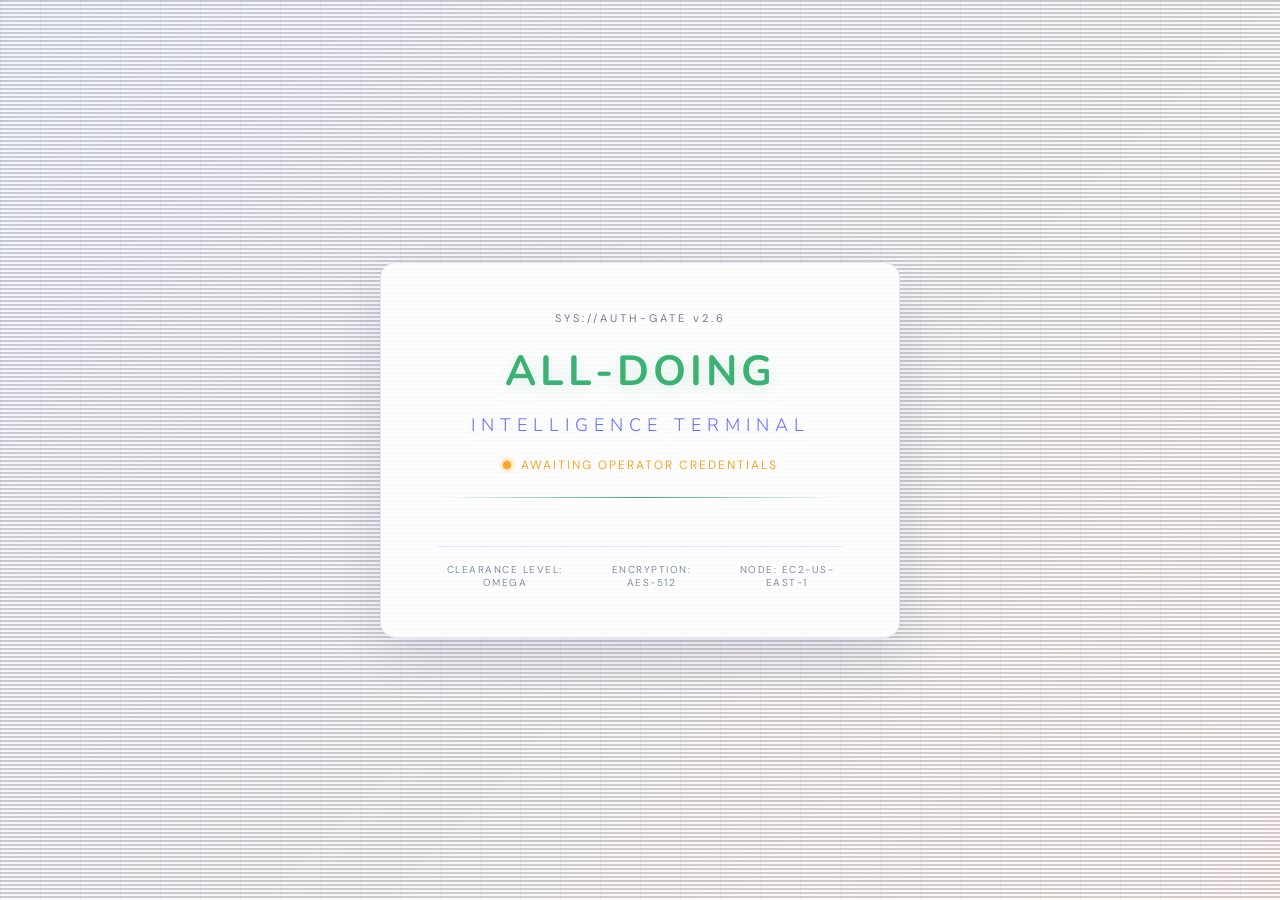
==== apps/frontend/index.html @ 74cc616b "OpenClaw-style migration: contracts, telemetry, queue, docs; regressive checks; README/PRODUCT/overv" ====
<!DOCTYPE html>
<html lang="en">
<head>
  <meta charset="UTF-8" />
  <meta name="viewport" content="width=device-width, initial-scale=1" />
  <title>All-Doing Assistant</title>
  <link href="https://fonts.googleapis.com/css2?family=Nunito:wght@400;600;700;800&family=DM+Sans:wght@400;500;700&display=swap" rel="stylesheet">
  <link rel="stylesheet" href="css/style.css" />
  <script src="https://accounts.google.com/gsi/client" async defer></script>
</head>
<body>

  <!-- LOGIN SCREEN -->
  <div id="login-overlay">
    <div class="login-bg-grid"></div>
    <div class="login-scanlines"></div>
    <div class="login-panel">
      <div class="login-header">
        <div class="login-tag">SYS://AUTH-GATE v2.6</div>
        <h1>ALL-DOING<br><span class="login-sub">INTELLIGENCE TERMINAL</span></h1>
        <div class="login-status-row">
          <span class="blink-dot"></span>
          <span class="login-status-text">AWAITING OPERATOR CREDENTIALS</span>
        </div>
      </div>
      <div class="login-divider"></div>
      <div id="g_id_onload" class="google-btn-wrapper"></div>
      <button id="dev-bypass-btn" class="dev-btn">[ DEV OVERRIDE ]</button>
      <div class="login-footer">
        <span>CLEARANCE LEVEL: OMEGA</span>
        <span>ENCRYPTION: AES-512</span>
        <span>NODE: EC2-US-EAST-1</span>
      </div>
    </div>
  </div>

  <!-- MAIN TERMINAL (hidden until auth) -->
  <div id="terminal-root" style="display:none">

    <!-- TOP BAR -->
    <header class="top-bar">
      <div class="top-bar-left">
        <span class="top-logo">ALL-DOING</span>
        <span class="top-divider">|</span>
        <span class="top-tag">INTEL TERMINAL</span>
      </div>
      <div class="top-bar-center">
        <span class="sys-node">NODE: EC2-US-EAST-1</span>
        <span class="sys-sep">·</span>
        <span id="sys-time" class="sys-time"></span>
        <span class="sys-sep">·</span>
        <span id="sys-status" class="sys-status online">ONLINE</span>
      </div>
      <div class="top-bar-right">
        <button class="icon-btn" id="profile-toggle" title="Profile">PROFILE</button>
        <button class="icon-btn" id="archives-toggle" title="Data Archives">⬡ ARCHIVES</button>
        <button class="icon-btn danger" id="signout-btn" title="Sign Out">⏻ EXIT</button>
      </div>
    </header>

    <!-- MAIN LAYOUT -->
    <main class="main-layout">

      <!-- LEFT COLUMN: FEED + QUERY -->
      <section class="col-feed">

        <!-- Query terminal -->
        <div class="query-box">
          <div class="query-label">
            <span class="prompt-arrow">▶</span> SYSTEM COMMAND
            <span class="query-hint">[ENTER to execute]</span>
          </div>
          <div class="query-input-row">
            <span class="query-prefix">$&gt;</span>
            <input type="text" id="main-query" placeholder="search web, analyze data, fetch intel..." autocomplete="off" spellcheck="false" />
            <button id="exec-btn" class="exec-btn">EXEC</button>
          </div>
          <div class="query-examples">
            <span class="ex-label">QUICK:</span>
            <span class="ex-tag" data-q="search for latest AI news">AI NEWS</span>
            <span class="ex-tag" data-q="find trending Python frameworks 2026">PYTHON TRENDS</span>
            <span class="ex-tag" data-q="fetch top GitHub projects today">GITHUB TODAY</span>
          </div>
        </div>

        <!-- Chat thread -->
        <div class="feed-box chat-feed">
          <div class="feed-header">
            <span class="feed-title">CHAT</span>
            <span id="task-badge" class="task-badge hidden">TASK RUNNING</span>
            <button class="clear-btn" id="clear-log">CLR</button>
          </div>
          <div id="feed-log" class="feed-log chat-log">
            <div class="msg msg-system" id="boot-msg">
              <span class="msg-ts" id="boot-ts"></span>
              <span class="msg-body">System ready. Short questions get instant replies; longer requests run research and create cohorts.</span>
            </div>
          </div>
        </div>

      </section>

      <!-- RIGHT COLUMN: STATUS + COHORTS -->
      <aside class="col-aside">

        <!-- Task status -->
        <div class="status-card">
          <div class="card-label">CURRENT TASK</div>
          <div id="task-status" class="task-status idle">IDLE</div>
          <div id="task-query-display" class="task-query-display"></div>
          <div id="deep-retrieval-status" class="deep-retrieval-status hidden">Deep retrieval in progress…</div>
          <div class="progress-bar-wrap hidden" id="progress-wrap">
            <div class="progress-bar" id="progress-bar"></div>
          </div>
          <div id="task-id-display" class="task-id-display"></div>
        </div>

        <!-- Cohorts sidebar -->
        <div class="cohorts-card">
          <div class="card-label">DATA ARCHIVES
            <span class="cohort-count" id="cohort-count">0</span>
          </div>
          <div id="cohorts-list" class="cohorts-list">
            <div class="cohorts-empty">No archives yet.</div>
          </div>
        </div>

        <!-- System metrics -->
        <div class="metrics-card">
          <div class="card-label">SYSTEM METRICS</div>
          <div class="metric-row">
            <span class="metric-name">LLM ENGINE</span>
            <span class="metric-val" id="metric-llm">qwen3.5:4b</span>
          </div>
          <div class="metric-row">
            <span class="metric-name">WEB SEARCH</span>
            <span class="metric-val" id="metric-websearch">OFF</span>
          </div>
          <div class="metric-row">
            <span class="metric-name">BACKEND</span>
            <span class="metric-val" id="metric-backend">checking…</span>
          </div>
          <div class="metric-row">
            <span class="metric-name">QUERIES RUN</span>
            <span class="metric-val" id="metric-queries">0</span>
          </div>
        </div>

      </aside>
    </main>

    <!-- PROFILE OVERLAY -->
    <div id="profile-overlay" class="profile-overlay hidden">
      <div class="profile-panel">
        <div class="profile-header">
          <span class="profile-title">Profile & Data</span>
          <button class="profile-close" id="close-profile">Close</button>
        </div>
        <div class="profile-body">
          <p class="profile-copy">
            Clear past sessions and all cohort data stored in Google Sheets (or local fake storage).
            This action cannot be undone.
          </p>
          <button id="clear-all-data-btn" class="danger-action-btn">Clear Past Sessions + Drive Data</button>
          <div id="profile-status" class="profile-status"></div>
        </div>
      </div>
    </div>

    <!-- ARCHIVES OVERLAY -->
    <div id="archives-overlay" class="archives-overlay hidden">
      <div class="archives-panel">
        <div class="archives-header">
          <span class="archives-title">DATA ARCHIVES // COHORT BROWSER</span>
          <button class="archives-close" id="close-archives">✕ CLOSE</button>
        </div>
        <div class="archives-body">
          <div id="archives-cohorts" class="archives-cohorts"></div>
          <div id="archives-entries" class="archives-entries">
            <div class="entries-placeholder">SELECT A COHORT TO VIEW ENTRIES</div>
          </div>
        </div>
      </div>
    </div>

  </div><!-- end #terminal-root -->

  <!-- Config + wiring -->
  <script>window.BACKEND_URL = "https://54-165-94-30.sslip.io";</script>
  <script>window.GOOGLE_CLIENT_ID = "455801119193-lb6dehdta0ctc701gqnflgq8mtti81ct.apps.googleusercontent.com";</script>
  <script src="js/config.js"></script>
  <script src="js/api.js"></script>
  <script src="js/auth.js"></script>
  <script src="js/app.js"></script>
  <script>
    window.onload = function () { initGoogleAuth(); };
  </script>
</body>
</html>
---- apps/frontend/css/style.css ----
/* =========================================================
   All-Doing Assistant — softer, friendlier visual system
   Inspired by modern pastel dashboards and card-first UIs
   ========================================================= */

:root {
  --bg:        #f8f7ff;
  --bg2:       #ffffff;
  --bg3:       #f5f8ff;
  --border:    #dfe6ff;
  --green:     #3bb273;
  --cyan:      #5f6fff;
  --amber:     #f6a623;
  --red:       #e05d6f;
  --muted:     #7f8ca6;
  --text:      #1f2a44;
  --text-dim:  #6f7b95;
  --font-mono: 'DM Sans', sans-serif;
  --font-ui:   'Nunito', sans-serif;
  --glow-g:    0 4px 18px rgba(59,178,115,0.22);
  --glow-c:    0 8px 20px rgba(95,111,255,0.20);
}

*, *::before, *::after { box-sizing: border-box; margin: 0; padding: 0; }

html, body {
  width: 100%; height: 100%;
  background: radial-gradient(1200px 600px at 20% -10%, #e9edff 0%, transparent 60%), var(--bg);
  color: var(--text);
  font-family: var(--font-mono);
  overflow: hidden;
}

/* ── SCROLLBAR ──────────────────────────────────────────── */
::-webkit-scrollbar { width: 6px; height: 6px; }
::-webkit-scrollbar-track { background: var(--bg); }
::-webkit-scrollbar-thumb { background: var(--muted); border-radius: 3px; }
::-webkit-scrollbar-thumb:hover { background: var(--cyan); }

/* ── LOGIN SCREEN ───────────────────────────────────────── */
#login-overlay {
  position: fixed; inset: 0;
  display: flex; align-items: center; justify-content: center;
  background: linear-gradient(135deg, #f3f6ff 0%, #fff8f6 100%);
  z-index: 1000;
  overflow: hidden;
}

.login-bg-grid {
  position: absolute; inset: 0;
  background-image:
    linear-gradient(rgba(95,111,255,0.05) 1px, transparent 1px),
    linear-gradient(90deg, rgba(95,111,255,0.05) 1px, transparent 1px);
  background-size: 40px 40px;
  animation: grid-drift 20s linear infinite;
}
@keyframes grid-drift {
  from { background-position: 0 0; }
  to   { background-position: 40px 40px; }
}

.login-scanlines {
  position: absolute; inset: 0; pointer-events: none;
  background: repeating-linear-gradient(
    0deg, transparent, transparent 2px,
    rgba(0,0,0,0.18) 2px, rgba(0,0,0,0.18) 4px
  );
}

.login-panel {
  position: relative; z-index: 2;
  border: 1px solid var(--border);
  border-radius: 16px;
  padding: 48px 56px;
  background: rgba(255,255,255,0.92);
  box-shadow: 0 20px 50px rgba(47,66,120,0.12);
  text-align: center;
  min-width: 400px;
  max-width: 520px;
  animation: panel-in 0.6s ease-out;
}
@keyframes panel-in {
  from { opacity: 0; transform: translateY(20px); }
  to   { opacity: 1; transform: translateY(0); }
}

.login-tag {
  font-family: var(--font-mono);
  font-size: 11px;
  color: var(--text-dim);
  letter-spacing: 3px;
  margin-bottom: 24px;
}

.login-panel h1 {
  font-family: var(--font-ui);
  font-size: 42px;
  font-weight: 700;
  color: var(--green);
  letter-spacing: 4px;
  line-height: 1.1;
  text-shadow: var(--glow-g);
  margin-bottom: 16px;
}

.login-sub {
  font-size: 18px;
  font-weight: 300;
  color: var(--cyan);
  letter-spacing: 6px;
  text-shadow: var(--glow-c);
}

.login-status-row {
  display: flex; align-items: center; justify-content: center; gap: 10px;
  margin-bottom: 24px;
}

.blink-dot {
  width: 8px; height: 8px; border-radius: 50%;
  background: var(--amber);
  box-shadow: 0 0 6px var(--amber);
  animation: blink 1.2s step-end infinite;
}
@keyframes blink { 50% { opacity: 0; } }

.login-status-text {
  font-size: 12px;
  letter-spacing: 2px;
  color: var(--amber);
}

.login-divider {
  height: 1px;
  background: linear-gradient(90deg, transparent, var(--green), transparent);
  margin: 0 0 32px;
}

.google-btn-wrapper {
  display: flex; justify-content: center;
  margin-bottom: 16px;
}

.dev-btn {
  display: none;
  font-family: var(--font-mono);
  font-size: 13px;
  letter-spacing: 2px;
  color: var(--text-dim);
  background: transparent;
  border: 1px solid var(--muted);
  padding: 10px 24px;
  cursor: pointer;
  transition: all 0.2s;
  margin-bottom: 24px;
}
.dev-btn:hover { color: var(--amber); border-color: var(--amber); }
.dev-btn.visible { display: inline-block; }

.login-footer {
  display: flex; gap: 24px; justify-content: center;
  font-size: 10px; letter-spacing: 1.5px; color: var(--muted);
  border-top: 1px solid var(--border);
  padding-top: 16px;
}

/* ── TOP BAR ────────────────────────────────────────────── */
.top-bar {
  display: flex; align-items: center;
  height: 44px;
  background: rgba(255,255,255,0.78);
  backdrop-filter: blur(8px);
  border-bottom: 1px solid var(--border);
  padding: 0 20px;
  flex-shrink: 0;
  gap: 16px;
}

.top-logo {
  font-family: var(--font-ui);
  font-weight: 700;
  font-size: 18px;
  letter-spacing: 4px;
  color: var(--cyan);
  text-shadow: none;
}

.top-divider { color: var(--muted); margin: 0 4px; }

.top-tag {
  font-size: 11px;
  letter-spacing: 3px;
  color: var(--text-dim);
}

.top-bar-left { display: flex; align-items: center; flex: 0 0 auto; }
.top-bar-center {
  display: flex; align-items: center; gap: 10px;
  flex: 1; justify-content: center;
  font-size: 11px; letter-spacing: 1px; color: var(--text-dim);
}
.top-bar-right { display: flex; gap: 8px; align-items: center; flex: 0 0 auto; }

.sys-status.online { color: var(--green); }
.sys-time { color: var(--cyan); }

.icon-btn {
  font-family: var(--font-ui);
  font-size: 12px;
  font-weight: 500;
  letter-spacing: 2px;
  color: #4f5bd5;
  background: transparent;
  border: 1px solid var(--border);
  padding: 6px 14px;
  border-radius: 10px;
  cursor: pointer;
  transition: all 0.15s;
}
.icon-btn:hover { border-color: var(--cyan); box-shadow: var(--glow-c); }
.icon-btn.danger { color: var(--red); }
.icon-btn.danger:hover { border-color: var(--red); box-shadow: 0 0 8px rgba(255,51,85,0.4); }

/* ── MAIN LAYOUT ────────────────────────────────────────── */
#terminal-root {
  display: flex; flex-direction: column;
  height: 100vh;
}

.main-layout {
  display: flex;
  flex: 1;
  overflow: hidden;
  gap: 0;
}

/* ── LEFT / FEED COLUMN ─────────────────────────────────── */
.col-feed {
  flex: 1;
  display: flex; flex-direction: column;
  padding: 16px;
  gap: 12px;
  overflow: hidden;
  border-right: 1px solid var(--border);
}

/* Query box */
.query-box {
  background: var(--bg2);
  border: 1px solid var(--border);
  border-radius: 14px;
  padding: 14px 18px;
  flex-shrink: 0;
  box-shadow: 0 0 20px rgba(0,255,136,0.06);
}

.query-label {
  font-size: 11px;
  letter-spacing: 2px;
  color: var(--text-dim);
  margin-bottom: 10px;
  display: flex; align-items: center; gap: 8px;
}

.prompt-arrow { color: var(--green); }
.query-hint { margin-left: auto; font-size: 10px; color: var(--muted); }

.query-input-row {
  display: flex; align-items: center; gap: 10px;
}

.query-prefix {
  color: var(--green);
  font-size: 18px;
  text-shadow: var(--glow-g);
  flex-shrink: 0;
}

#main-query {
  flex: 1;
  background: transparent;
  border: none;
  outline: none;
  font-family: var(--font-mono);
  font-size: 16px;
  color: var(--text);
  caret-color: var(--green);
}
#main-query::placeholder { color: var(--muted); }

.exec-btn {
  font-family: var(--font-ui);
  font-size: 13px;
  font-weight: 700;
  letter-spacing: 3px;
  color: #fff;
  background: linear-gradient(90deg, #5f6fff, #7b5cff);
  border: none;
  padding: 8px 20px;
  border-radius: 10px;
  cursor: pointer;
  transition: all 0.15s;
  flex-shrink: 0;
}
.exec-btn:hover { box-shadow: var(--glow-c); transform: translateY(-1px); }
.exec-btn:disabled { background: var(--muted); cursor: not-allowed; }

.query-examples {
  display: flex; align-items: center; gap: 8px;
  margin-top: 10px; flex-wrap: wrap;
}
.ex-label { font-size: 10px; color: var(--muted); letter-spacing: 1px; }
.ex-tag {
  font-size: 11px;
  color: var(--cyan);
  border: 1px solid var(--border);
  padding: 3px 10px;
  cursor: pointer;
  transition: all 0.15s;
  letter-spacing: 1px;
}
.ex-tag:hover { border-color: var(--cyan); background: rgba(0,212,255,0.06); }

/* Feed log */
.feed-box {
  flex: 1;
  background: var(--bg2);
  border: 1px solid var(--border);
  border-radius: 14px;
  display: flex; flex-direction: column;
  overflow: hidden;
  min-height: 0;
}

.feed-header {
  display: flex; align-items: center;
  padding: 8px 14px;
  border-bottom: 1px solid var(--border);
  background: var(--bg3);
  flex-shrink: 0;
  gap: 10px;
}

.feed-title {
  font-size: 11px;
  letter-spacing: 3px;
  color: var(--text-dim);
  flex: 1;
}

.task-badge {
  font-size: 10px;
  letter-spacing: 2px;
  color: var(--amber);
  border: 1px solid var(--amber);
  padding: 2px 8px;
  animation: pulse 1.5s ease-in-out infinite;
}
@keyframes pulse { 50% { opacity: 0.4; } }
.task-badge.hidden { display: none; }

.clear-btn {
  font-family: var(--font-mono);
  font-size: 11px;
  color: var(--muted);
  background: transparent;
  border: 1px solid var(--border);
  padding: 3px 8px;
  cursor: pointer;
  transition: color 0.15s;
}
.clear-btn:hover { color: var(--red); border-color: var(--red); }

/* Chat log */
.feed-log.chat-log {
  flex: 1;
  overflow-y: auto;
  padding: 12px 14px;
  display: flex;
  flex-direction: column;
  gap: 10px;
}

.msg {
  display: flex;
  align-items: flex-start;
  gap: 10px;
  max-width: 92%;
  animation: msg-in 0.2s ease-out;
}
@keyframes msg-in {
  from { opacity: 0; transform: translateY(4px); }
  to   { opacity: 1; transform: translateY(0); }
}

.msg-ts {
  color: var(--muted);
  flex-shrink: 0;
  font-size: 10px;
  padding-top: 4px;
}

.msg-body {
  font-size: 13px;
  line-height: 1.5;
  padding: 10px 14px;
  border-radius: 14px;
  white-space: pre-wrap;
  word-break: break-word;
}

/* User: right-aligned green bubble */
.msg-user {
  align-self: flex-end;
  flex-direction: row-reverse;
}
.msg-user .msg-body {
  background: #5f6fff;
  border: 1px solid #5f6fff;
  color: #fff;
  box-shadow: 0 8px 18px rgba(95,111,255,0.25);
}

/* Assistant: left-aligned cyan-tinted bubble */
.msg-assistant .msg-body {
  background: #ffffff;
  border: 1px solid var(--border);
}
.msg-body .msg-evidence-link {
  color: var(--cyan);
  text-decoration: underline;
}
.msg-body .msg-evidence-link:hover { color: #0dd; }
.msg-confidence {
  display: inline-block;
  font-size: 11px;
  font-weight: 600;
  letter-spacing: 1px;
  margin-top: 6px;
}
.msg-confidence-high   { color: var(--green); }
.msg-confidence-medium { color: var(--amber); }
.msg-confidence-low    { color: var(--red); }
  color: #2f3d5b;
}

/* Result card: left-aligned, cyan border */
.msg-result .msg-body {
  background: rgba(0, 212, 255, 0.06);
  border: 1px solid var(--cyan);
  color: var(--text);
}
.msg-result.msg-error .msg-body {
  border-color: var(--red);
  color: var(--red);
}

.msg-details {
  margin-top: 8px;
  font-size: 11px;
  color: var(--muted);
}
.msg-details summary { cursor: pointer; }
.msg-details pre {
  margin-top: 6px;
  padding: 8px;
  background: var(--bg2);
  border-radius: 4px;
  overflow-x: auto;
  white-space: pre-wrap;
  font-size: 11px;
}

/* System message */
.msg-system .msg-body {
  background: transparent;
  border: none;
  color: var(--text-dim);
  font-size: 12px;
}

/* ── RIGHT / ASIDE COLUMN ───────────────────────────────── */
.col-aside {
  width: 280px;
  flex-shrink: 0;
  display: flex; flex-direction: column;
  padding: 16px 12px;
  gap: 12px;
  overflow-y: auto;
  background: var(--bg2);
}

.card-label {
  font-size: 10px;
  letter-spacing: 3px;
  color: var(--text-dim);
  margin-bottom: 10px;
  display: flex; align-items: center; gap: 8px;
}

/* Task status */
.status-card,
.cohorts-card,
.metrics-card {
  background: var(--bg2);
  border: 1px solid var(--border);
  border-radius: 14px;
  padding: 14px;
  flex-shrink: 0;
}

.task-status {
  font-family: var(--font-ui);
  font-size: 22px;
  font-weight: 700;
  letter-spacing: 4px;
  margin-bottom: 8px;
}
.task-status.idle      { color: var(--muted); }
.task-status.running   { color: var(--amber); text-shadow: 0 0 8px rgba(255,174,0,0.5); }
.task-status.completed { color: var(--green); text-shadow: var(--glow-g); }
.task-status.failed    { color: var(--red); }

.task-query-display {
  font-size: 12px;
  color: var(--text-dim);
  min-height: 18px;
  white-space: nowrap;
  overflow: hidden;
  text-overflow: ellipsis;
  margin-bottom: 10px;
}

.deep-retrieval-status {
  font-size: 11px;
  color: var(--cyan);
  letter-spacing: 1px;
  margin-bottom: 8px;
}
.deep-retrieval-status.hidden { display: none; }

.progress-bar-wrap {
  height: 3px;
  background: var(--border);
  margin-bottom: 8px;
}
.progress-bar-wrap.hidden { display: none; }
.progress-bar {
  height: 100%;
  background: linear-gradient(90deg, var(--green), var(--cyan));
  width: 0%;
  transition: width 0.4s ease;
  box-shadow: var(--glow-g);
  animation: indeterminate 1.8s ease-in-out infinite;
}
@keyframes indeterminate {
  0%   { margin-left: 0%;   width: 30%; }
  50%  { margin-left: 60%;  width: 40%; }
  100% { margin-left: 100%; width: 0%;  }
}

.task-id-display {
  font-size: 10px; color: var(--muted); letter-spacing: 1px;
}

/* Cohorts */
.cohort-count {
  margin-left: auto;
  background: var(--border);
  color: var(--cyan);
  padding: 1px 7px;
  font-size: 11px;
}

.cohorts-list { display: flex; flex-direction: column; gap: 6px; }
.cohorts-empty { font-size: 12px; color: var(--muted); }

.cohort-item {
  display: flex; align-items: center;
  padding: 8px 10px;
  background: var(--bg2);
  border: 1px solid var(--border);
  cursor: pointer;
  transition: all 0.15s;
  gap: 8px;
}
.cohort-item:hover { border-color: var(--cyan); color: var(--cyan); }
.cohort-item .c-name { flex: 1; font-size: 12px; truncate: overflow-hidden; }
.cohort-item .c-count {
  font-size: 11px; color: var(--muted);
  background: var(--bg3);
  padding: 1px 6px;
  flex-shrink: 0;
}

/* Metrics */
.metric-row {
  display: flex; align-items: center;
  padding: 6px 0;
  border-bottom: 1px solid var(--border);
  font-size: 12px;
  gap: 8px;
}
.metric-row:last-child { border-bottom: none; }
.metric-name { color: var(--text-dim); flex: 1; letter-spacing: 1px; font-size: 11px; }
.metric-val { color: var(--text); font-size: 12px; }
.metric-val.online { color: var(--green); }

/* ── ARCHIVES OVERLAY ───────────────────────────────────── */
.archives-overlay {
  position: fixed; inset: 0; z-index: 500;
  background: rgba(5,5,8,0.9);
  backdrop-filter: blur(4px);
  display: flex; align-items: center; justify-content: center;
}
.archives-overlay.hidden { display: none; }

.archives-panel {
  background: var(--bg2);
  border: 1px solid var(--border);
  border-radius: 16px;
  box-shadow: 0 22px 50px rgba(47,66,120,0.18);
  width: min(90vw, 900px);
  height: min(80vh, 640px);
  display: flex; flex-direction: column;
  animation: panel-in 0.25s ease-out;
}

.archives-header {
  display: flex; align-items: center;
  padding: 14px 20px;
  border-bottom: 1px solid var(--border);
  background: var(--bg3);
  flex-shrink: 0;
}
.archives-title {
  font-size: 13px; letter-spacing: 3px; color: var(--cyan); flex: 1;
}
.archives-close {
  font-family: var(--font-ui); font-size: 13px;
  letter-spacing: 2px; color: var(--text-dim);
  background: transparent; border: 1px solid var(--border);
  padding: 5px 14px; cursor: pointer; transition: all 0.15s;
}
.archives-close:hover { color: var(--red); border-color: var(--red); }

.archives-body {
  flex: 1; display: flex; overflow: hidden;
}

.archives-cohorts {
  width: 260px; flex-shrink: 0;
  border-right: 1px solid var(--border);
  overflow-y: auto; padding: 12px;
  display: flex; flex-direction: column; gap: 6px;
}

.archives-entries {
  flex: 1; overflow-y: auto; padding: 16px;
}

.entries-placeholder {
  color: var(--muted); font-size: 13px; margin-top: 24px;
  text-align: center; letter-spacing: 2px;
}

.entry-row {
  padding: 10px;
  border: 1px solid var(--border);
  border-radius: 10px;
  margin-bottom: 8px;
  background: var(--bg3);
  font-size: 12px;
  line-height: 1.5;
}
.entry-id { color: var(--muted); font-size: 10px; margin-bottom: 4px; }
.entry-content { color: var(--text); margin-bottom: 4px; }
.entry-source { color: var(--cyan); font-size: 11px; }

/* ── UTILITIES ──────────────────────────────────────────── */
.hidden { display: none !important; }

/* ── Profile Overlay ─────────────────────────────────────── */
.profile-overlay {
  position: fixed;
  inset: 0;
  z-index: 520;
  background: rgba(39, 48, 76, 0.35);
  backdrop-filter: blur(5px);
  display: flex;
  align-items: center;
  justify-content: center;
}

.profile-panel {
  width: min(92vw, 560px);
  background: #ffffff;
  border: 1px solid var(--border);
  border-radius: 16px;
  box-shadow: 0 24px 60px rgba(41, 60, 112, 0.22);
  overflow: hidden;
}

.profile-header {
  display: flex;
  align-items: center;
  justify-content: space-between;
  padding: 14px 18px;
  background: var(--bg3);
  border-bottom: 1px solid var(--border);
}

.profile-title {
  font-family: var(--font-ui);
  font-weight: 700;
  letter-spacing: 0.3px;
  color: #33415e;
}

.profile-close {
  border: 1px solid var(--border);
  background: #fff;
  color: #4e5b79;
  border-radius: 10px;
  padding: 6px 12px;
  cursor: pointer;
}

.profile-body {
  padding: 18px;
  display: flex;
  flex-direction: column;
  gap: 14px;
}

.profile-copy {
  color: #5a6784;
  line-height: 1.55;
  font-size: 14px;
}

.danger-action-btn {
  align-self: flex-start;
  border: none;
  border-radius: 12px;
  padding: 10px 14px;
  font-weight: 700;
  color: #fff;
  background: linear-gradient(90deg, #e05d6f, #f67c5c);
  cursor: pointer;
}
.danger-action-btn:disabled { opacity: 0.65; cursor: not-allowed; }

.profile-status {
  min-height: 18px;
  color: #5a6784;
  font-size: 13px;
}
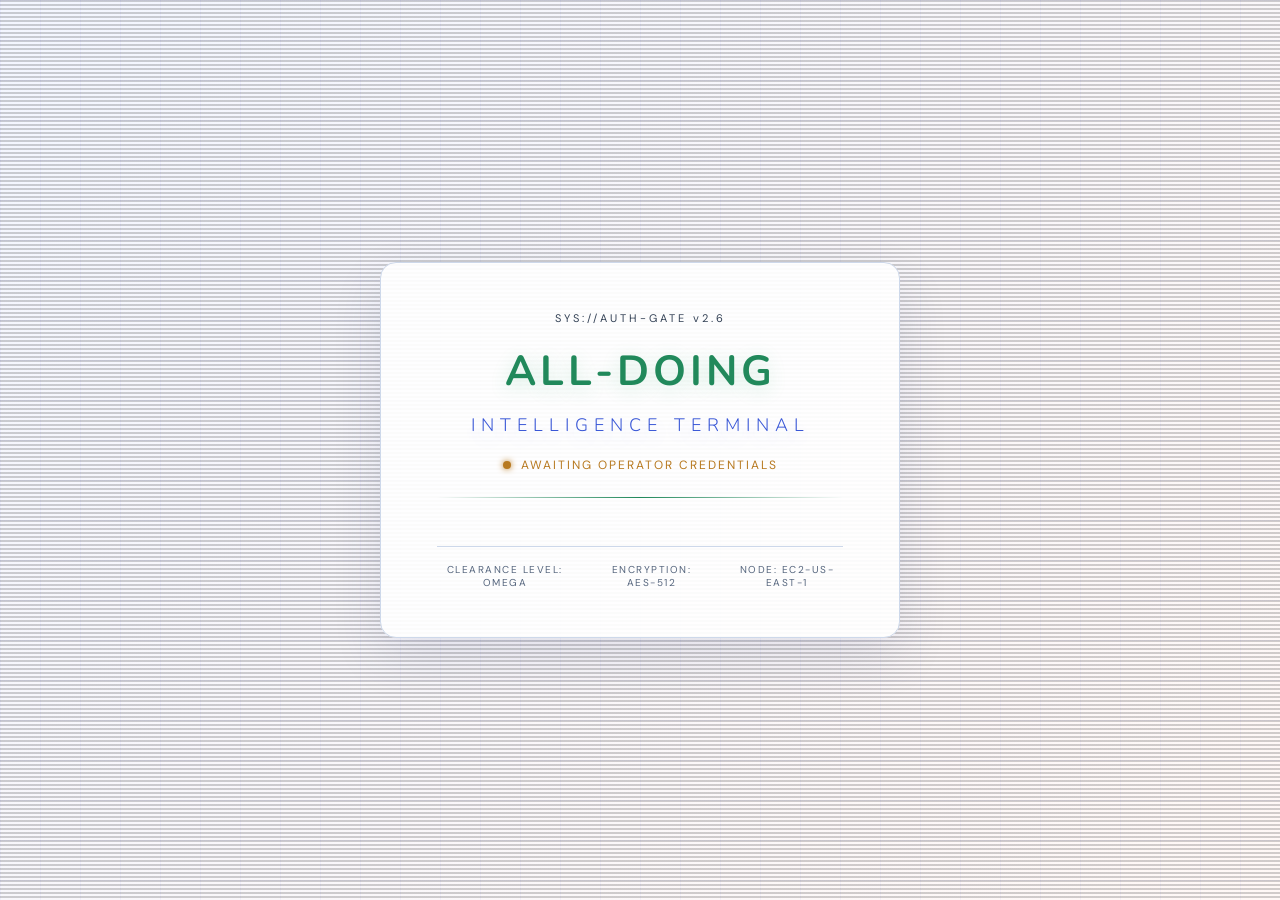
==== commit 19d00047: "Promote OpenClaw-style runtime as the primary execution core with connector routing, memory context," ====
--- a/apps/frontend/index.html
+++ b/apps/frontend/index.html
@@ -130,7 +130,7 @@
           <div class="card-label">SYSTEM METRICS</div>
           <div class="metric-row">
             <span class="metric-name">LLM ENGINE</span>
-            <span class="metric-val" id="metric-llm">qwen3.5:4b</span>
+            <span class="metric-val" id="metric-llm">qwen3.5:9b</span>
           </div>
           <div class="metric-row">
             <span class="metric-name">WEB SEARCH</span>
--- a/apps/frontend/css/style.css
+++ b/apps/frontend/css/style.css
@@ -4,17 +4,17 @@
    ========================================================= */
 
 :root {
-  --bg:        #f8f7ff;
+  --bg:        #eff3f8;
   --bg2:       #ffffff;
-  --bg3:       #f5f8ff;
-  --border:    #dfe6ff;
-  --green:     #3bb273;
-  --cyan:      #5f6fff;
-  --amber:     #f6a623;
-  --red:       #e05d6f;
-  --muted:     #7f8ca6;
-  --text:      #1f2a44;
-  --text-dim:  #6f7b95;
+  --bg3:       #edf2fa;
+  --border:    #cdd8ea;
+  --green:     #21895b;
+  --cyan:      #3856d6;
+  --amber:     #b7791f;
+  --red:       #c63f58;
+  --muted:     #55657d;
+  --text:      #0f172a;
+  --text-dim:  #334155;
   --font-mono: 'DM Sans', sans-serif;
   --font-ui:   'Nunito', sans-serif;
   --glow-g:    0 4px 18px rgba(59,178,115,0.22);
@@ -401,8 +401,8 @@
 }
 
 .msg-body {
-  font-size: 13px;
-  line-height: 1.5;
+  font-size: 14px;
+  line-height: 1.62;
   padding: 10px 14px;
   border-radius: 14px;
   white-space: pre-wrap;
@@ -423,8 +423,9 @@
 
 /* Assistant: left-aligned cyan-tinted bubble */
 .msg-assistant .msg-body {
-  background: #ffffff;
-  border: 1px solid var(--border);
+  background: #f8fbff;
+  border: 1px solid #c7d6ee;
+  color: #172033;
 }
 .msg-body .msg-evidence-link {
   color: var(--cyan);
@@ -441,8 +442,6 @@
 .msg-confidence-high   { color: var(--green); }
 .msg-confidence-medium { color: var(--amber); }
 .msg-confidence-low    { color: var(--red); }
-  color: #2f3d5b;
-}
 
 /* Result card: left-aligned, cyan border */
 .msg-result .msg-body {
@@ -475,7 +474,7 @@
 .msg-system .msg-body {
   background: transparent;
   border: none;
-  color: var(--text-dim);
+  color: #3f4f67;
   font-size: 12px;
 }
 
@@ -605,6 +604,38 @@
 .metric-name { color: var(--text-dim); flex: 1; letter-spacing: 1px; font-size: 11px; }
 .metric-val { color: var(--text); font-size: 12px; }
 .metric-val.online { color: var(--green); }
+
+.msg-thinking .msg-body {
+  display: inline-flex;
+  align-items: center;
+  gap: 8px;
+  background: #f4f8ff;
+  border: 1px solid #c3d4f3;
+  color: #22314b;
+}
+
+.thinking-dots {
+  display: inline-flex;
+  align-items: center;
+  gap: 4px;
+}
+
+.thinking-dots span {
+  width: 6px;
+  height: 6px;
+  border-radius: 50%;
+  background: var(--cyan);
+  opacity: 0.2;
+  animation: thinking-blink 1.2s infinite ease-in-out;
+}
+
+.thinking-dots span:nth-child(2) { animation-delay: 0.2s; }
+.thinking-dots span:nth-child(3) { animation-delay: 0.4s; }
+
+@keyframes thinking-blink {
+  0%, 80%, 100% { opacity: 0.2; transform: translateY(0); }
+  40% { opacity: 1; transform: translateY(-1px); }
+}
 
 /* ── ARCHIVES OVERLAY ───────────────────────────────────── */
 .archives-overlay {
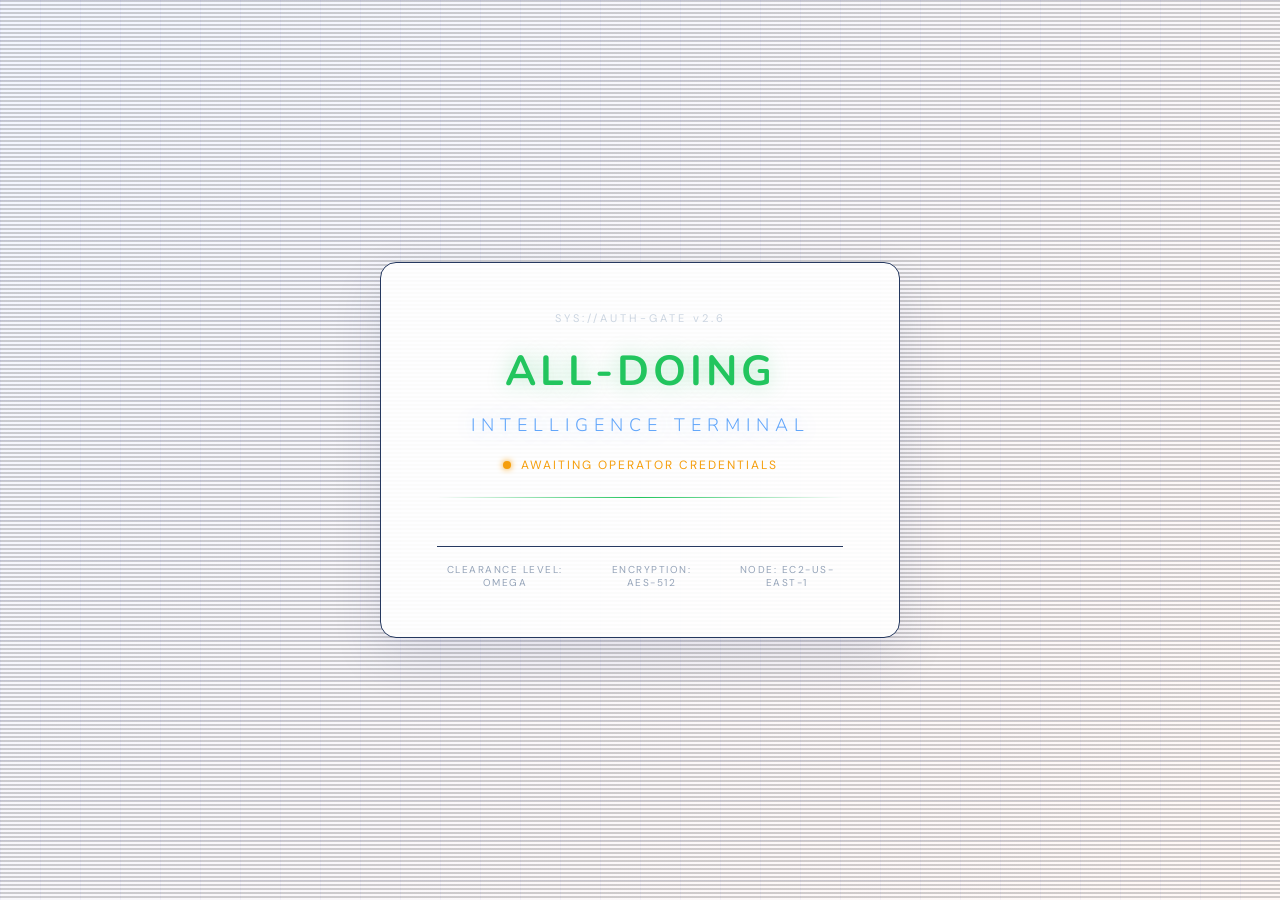
==== commit 105c90d6: "feat: workflow UI, MCP search, LangGraph parse/plan, Sheets tasks/notes Made-with: Cursor" ====
--- a/apps/frontend/index.html
+++ b/apps/frontend/index.html
@@ -72,14 +72,14 @@
           </div>
           <div class="query-input-row">
             <span class="query-prefix">$&gt;</span>
-            <input type="text" id="main-query" placeholder="search web, analyze data, fetch intel..." autocomplete="off" spellcheck="false" />
+            <input type="text" id="main-query" placeholder="Ask anything, search, or request research…" autocomplete="off" spellcheck="false" />
             <button id="exec-btn" class="exec-btn">EXEC</button>
           </div>
-          <div class="query-examples">
-            <span class="ex-label">QUICK:</span>
-            <span class="ex-tag" data-q="search for latest AI news">AI NEWS</span>
-            <span class="ex-tag" data-q="find trending Python frameworks 2026">PYTHON TRENDS</span>
-            <span class="ex-tag" data-q="fetch top GitHub projects today">GITHUB TODAY</span>
+          <div class="query-examples workflow-modes">
+            <span class="ex-label">QUICK WORKFLOW</span>
+            <button type="button" class="mode-chip active" data-mode="ask" title="Chat or long research pipeline">ASK YOUR AI</button>
+            <button type="button" class="mode-chip" data-mode="task" title="Save a task — no LLM">ADD TASK</button>
+            <button type="button" class="mode-chip" data-mode="note" title="Save a note — no LLM">NOTE IT</button>
           </div>
         </div>
 
@@ -90,10 +90,10 @@
             <span id="task-badge" class="task-badge hidden">TASK RUNNING</span>
             <button class="clear-btn" id="clear-log">CLR</button>
           </div>
-          <div id="feed-log" class="feed-log chat-log">
+            <div id="feed-log" class="feed-log chat-log">
             <div class="msg msg-system" id="boot-msg">
               <span class="msg-ts" id="boot-ts"></span>
-              <span class="msg-body">System ready. Short questions get instant replies; longer requests run research and create cohorts.</span>
+              <span class="msg-body">Pick a quick workflow above. Ask AI uses chat/research; Add task &amp; Note it save to your panels (Sheets) with no AI.</span>
             </div>
           </div>
         </div>
@@ -113,6 +113,20 @@
             <div class="progress-bar" id="progress-bar"></div>
           </div>
           <div id="task-id-display" class="task-id-display"></div>
+        </div>
+
+        <!-- Tasks / notes (per session, Sheets-backed) -->
+        <div class="workflow-card">
+          <div class="card-label">TASKS <button type="button" class="wf-refresh" id="refresh-workflows" title="Refresh">↻</button></div>
+          <div id="tasks-list" class="workflow-list">
+            <div class="workflow-empty">No tasks yet.</div>
+          </div>
+        </div>
+        <div class="workflow-card">
+          <div class="card-label">NOTES</div>
+          <div id="notes-list" class="workflow-list">
+            <div class="workflow-empty">No notes yet.</div>
+          </div>
         </div>
 
         <!-- Cohorts sidebar -->
--- a/apps/frontend/css/style.css
+++ b/apps/frontend/css/style.css
@@ -4,31 +4,32 @@
    ========================================================= */
 
 :root {
-  --bg:        #eff3f8;
-  --bg2:       #ffffff;
-  --bg3:       #edf2fa;
-  --border:    #cdd8ea;
-  --green:     #21895b;
-  --cyan:      #3856d6;
-  --amber:     #b7791f;
-  --red:       #c63f58;
-  --muted:     #55657d;
-  --text:      #0f172a;
-  --text-dim:  #334155;
+  --bg:        #0a1224;
+  --bg2:       #111c34;
+  --bg3:       #172643;
+  --border:    #25385f;
+  --green:     #22c55e;
+  --cyan:      #60a5fa;
+  --amber:     #f59e0b;
+  --red:       #f43f5e;
+  --muted:     #94a3b8;
+  --text:      #e2e8f0;
+  --text-dim:  #cbd5e1;
   --font-mono: 'DM Sans', sans-serif;
   --font-ui:   'Nunito', sans-serif;
-  --glow-g:    0 4px 18px rgba(59,178,115,0.22);
-  --glow-c:    0 8px 20px rgba(95,111,255,0.20);
+  --glow-g:    0 0 20px rgba(34,197,94,0.35);
+  --glow-c:    0 0 20px rgba(96,165,250,0.35);
 }
 
 *, *::before, *::after { box-sizing: border-box; margin: 0; padding: 0; }
 
 html, body {
-  width: 100%; height: 100%;
-  background: radial-gradient(1200px 600px at 20% -10%, #e9edff 0%, transparent 60%), var(--bg);
+  width: 100%;
+  min-height: 100%;
+  background: radial-gradient(1200px 600px at 15% -20%, #1a2d52 0%, transparent 55%), var(--bg);
   color: var(--text);
   font-family: var(--font-mono);
-  overflow: hidden;
+  overflow-x: hidden;
 }
 
 /* ── SCROLLBAR ──────────────────────────────────────────── */
@@ -167,13 +168,14 @@
 /* ── TOP BAR ────────────────────────────────────────────── */
 .top-bar {
   display: flex; align-items: center;
-  height: 44px;
-  background: rgba(255,255,255,0.78);
+  min-height: 44px;
+  background: rgba(10,18,36,0.88);
   backdrop-filter: blur(8px);
   border-bottom: 1px solid var(--border);
-  padding: 0 20px;
+  padding: 8px 16px;
   flex-shrink: 0;
   gap: 16px;
+  flex-wrap: wrap;
 }
 
 .top-logo {
@@ -182,7 +184,7 @@
   font-size: 18px;
   letter-spacing: 4px;
   color: var(--cyan);
-  text-shadow: none;
+  text-shadow: var(--glow-c);
 }
 
 .top-divider { color: var(--muted); margin: 0 4px; }
@@ -209,7 +211,7 @@
   font-size: 12px;
   font-weight: 500;
   letter-spacing: 2px;
-  color: #4f5bd5;
+  color: var(--cyan);
   background: transparent;
   border: 1px solid var(--border);
   padding: 6px 14px;
@@ -219,18 +221,18 @@
 }
 .icon-btn:hover { border-color: var(--cyan); box-shadow: var(--glow-c); }
 .icon-btn.danger { color: var(--red); }
-.icon-btn.danger:hover { border-color: var(--red); box-shadow: 0 0 8px rgba(255,51,85,0.4); }
+.icon-btn.danger:hover { border-color: var(--red); box-shadow: 0 0 10px rgba(244,63,94,0.45); }
 
 /* ── MAIN LAYOUT ────────────────────────────────────────── */
 #terminal-root {
   display: flex; flex-direction: column;
-  height: 100vh;
+  min-height: 100vh;
 }
 
 .main-layout {
   display: flex;
   flex: 1;
-  overflow: hidden;
+  overflow: auto;
   gap: 0;
 }
 
@@ -251,7 +253,7 @@
   border-radius: 14px;
   padding: 14px 18px;
   flex-shrink: 0;
-  box-shadow: 0 0 20px rgba(0,255,136,0.06);
+  box-shadow: 0 14px 30px rgba(0,0,0,0.25);
 }
 
 .query-label {
@@ -293,8 +295,8 @@
   font-size: 13px;
   font-weight: 700;
   letter-spacing: 3px;
-  color: #fff;
-  background: linear-gradient(90deg, #5f6fff, #7b5cff);
+  color: #0b1020;
+  background: linear-gradient(90deg, #60a5fa, #34d399);
   border: none;
   padding: 8px 20px;
   border-radius: 10px;
@@ -415,17 +417,17 @@
   flex-direction: row-reverse;
 }
 .msg-user .msg-body {
-  background: #5f6fff;
-  border: 1px solid #5f6fff;
-  color: #fff;
-  box-shadow: 0 8px 18px rgba(95,111,255,0.25);
+  background: linear-gradient(135deg, #2563eb, #22d3ee);
+  border: 1px solid #38bdf8;
+  color: #f8fafc;
+  box-shadow: 0 8px 18px rgba(56,189,248,0.25);
 }
 
 /* Assistant: left-aligned cyan-tinted bubble */
 .msg-assistant .msg-body {
-  background: #f8fbff;
-  border: 1px solid #c7d6ee;
-  color: #172033;
+  background: #0f1b33;
+  border: 1px solid #29406b;
+  color: #dbeafe;
 }
 .msg-body .msg-evidence-link {
   color: var(--cyan);
@@ -445,7 +447,7 @@
 
 /* Result card: left-aligned, cyan border */
 .msg-result .msg-body {
-  background: rgba(0, 212, 255, 0.06);
+  background: rgba(96,165,250,0.12);
   border: 1px solid var(--cyan);
   color: var(--text);
 }
@@ -474,13 +476,14 @@
 .msg-system .msg-body {
   background: transparent;
   border: none;
-  color: #3f4f67;
+  color: var(--muted);
   font-size: 12px;
 }
 
 /* ── RIGHT / ASIDE COLUMN ───────────────────────────────── */
 .col-aside {
-  width: 280px;
+  width: 320px;
+  max-width: 34vw;
   flex-shrink: 0;
   display: flex; flex-direction: column;
   padding: 16px 12px;
@@ -609,9 +612,10 @@
   display: inline-flex;
   align-items: center;
   gap: 8px;
-  background: #f4f8ff;
-  border: 1px solid #c3d4f3;
-  color: #22314b;
+  background: #0f1f3d;
+  border: 1px solid #3b82f6;
+  color: #dbeafe;
+  box-shadow: 0 0 16px rgba(59,130,246,0.35);
 }
 
 .thinking-dots {
@@ -621,11 +625,12 @@
 }
 
 .thinking-dots span {
-  width: 6px;
-  height: 6px;
+  width: 9px;
+  height: 9px;
   border-radius: 50%;
-  background: var(--cyan);
-  opacity: 0.2;
+  background: #38bdf8;
+  opacity: 0.25;
+  box-shadow: 0 0 8px rgba(56,189,248,0.65);
   animation: thinking-blink 1.2s infinite ease-in-out;
 }
 
@@ -640,7 +645,7 @@
 /* ── ARCHIVES OVERLAY ───────────────────────────────────── */
 .archives-overlay {
   position: fixed; inset: 0; z-index: 500;
-  background: rgba(5,5,8,0.9);
+  background: rgba(2,6,23,0.82);
   backdrop-filter: blur(4px);
   display: flex; align-items: center; justify-content: center;
 }
@@ -716,7 +721,7 @@
   position: fixed;
   inset: 0;
   z-index: 520;
-  background: rgba(39, 48, 76, 0.35);
+  background: rgba(2, 6, 23, 0.6);
   backdrop-filter: blur(5px);
   display: flex;
   align-items: center;
@@ -725,11 +730,191 @@
 
 .profile-panel {
   width: min(92vw, 560px);
-  background: #ffffff;
+  background: #0f1b33;
   border: 1px solid var(--border);
   border-radius: 16px;
   box-shadow: 0 24px 60px rgba(41, 60, 112, 0.22);
   overflow: hidden;
+}
+
+/* =========================================================
+   Responsive layout
+   ========================================================= */
+@media (max-width: 1100px) {
+  .top-bar {
+    gap: 8px 14px;
+    justify-content: space-between;
+  }
+  .top-bar-center {
+    order: 3;
+    width: 100%;
+    justify-content: flex-start;
+    padding-bottom: 2px;
+  }
+  .main-layout {
+    flex-direction: column;
+  }
+  .col-feed {
+    border-right: none;
+    border-bottom: 1px solid var(--border);
+    min-height: 58vh;
+  }
+  .col-aside {
+    width: 100%;
+    max-width: 100%;
+    padding: 12px 16px 16px;
+    display: grid;
+    grid-template-columns: repeat(2, minmax(0, 1fr));
+    gap: 12px;
+    overflow: visible;
+  }
+  .status-card,
+  .cohorts-card,
+  .metrics-card {
+    height: 100%;
+  }
+}
+
+@media (max-width: 760px) {
+  body {
+    font-size: 15px;
+  }
+  .login-panel {
+    min-width: 0;
+    width: min(94vw, 520px);
+    padding: 28px 20px;
+    border-radius: 14px;
+  }
+  .login-panel h1 {
+    font-size: 30px;
+    letter-spacing: 2px;
+  }
+  .login-sub {
+    font-size: 14px;
+    letter-spacing: 3px;
+  }
+  .login-footer {
+    flex-direction: column;
+    gap: 8px;
+  }
+  .top-bar {
+    padding: 8px 10px;
+  }
+  .top-logo {
+    font-size: 15px;
+    letter-spacing: 2px;
+  }
+  .top-tag {
+    font-size: 10px;
+    letter-spacing: 2px;
+  }
+  .icon-btn {
+    font-size: 11px;
+    letter-spacing: 1px;
+    padding: 6px 10px;
+  }
+  .main-layout {
+    overflow: visible;
+  }
+  .col-feed {
+    padding: 10px;
+    gap: 10px;
+    min-height: 54vh;
+  }
+  .query-box {
+    padding: 12px;
+    border-radius: 12px;
+  }
+  .query-label {
+    font-size: 10px;
+    letter-spacing: 1px;
+  }
+  .query-input-row {
+    flex-wrap: wrap;
+    gap: 8px;
+  }
+  .query-prefix {
+    font-size: 16px;
+  }
+  #main-query {
+    width: calc(100% - 28px);
+    min-width: 0;
+    font-size: 15px;
+  }
+  .exec-btn {
+    width: 100%;
+    justify-content: center;
+    text-align: center;
+    padding: 10px 14px;
+  }
+  .feed-box {
+    border-radius: 12px;
+  }
+  .feed-header {
+    padding: 8px 10px;
+  }
+  .feed-log.chat-log {
+    padding: 10px;
+    gap: 8px;
+  }
+  .msg {
+    max-width: 100%;
+    gap: 6px;
+  }
+  .msg-body {
+    font-size: 14px;
+    line-height: 1.55;
+    padding: 10px 12px;
+  }
+  .msg-ts {
+    font-size: 10px;
+    min-width: 36px;
+  }
+  .col-aside {
+    grid-template-columns: 1fr;
+    padding: 10px;
+  }
+  .status-card,
+  .cohorts-card,
+  .metrics-card {
+    border-radius: 12px;
+    padding: 12px;
+  }
+  .task-status {
+    font-size: 20px;
+    letter-spacing: 2px;
+  }
+  .archives-overlay,
+  .profile-overlay {
+    align-items: flex-end;
+    padding: 0;
+  }
+  .archives-panel,
+  .profile-panel {
+    width: 100vw;
+    max-width: 100vw;
+    height: 86vh;
+    border-radius: 16px 16px 0 0;
+    border-left: none;
+    border-right: none;
+    border-bottom: none;
+  }
+  .archives-header,
+  .profile-header {
+    padding: 12px 14px;
+  }
+  .archives-body {
+    flex-direction: column;
+  }
+  .archives-cohorts {
+    width: 100%;
+    max-height: 34%;
+    border-right: none;
+    border-bottom: 1px solid var(--border);
+  }
+  .archives-entries {
+    padding: 10px;
+  }
 }
 
 .profile-header {
@@ -745,13 +930,13 @@
   font-family: var(--font-ui);
   font-weight: 700;
   letter-spacing: 0.3px;
-  color: #33415e;
+  color: #dbeafe;
 }
 
 .profile-close {
   border: 1px solid var(--border);
-  background: #fff;
-  color: #4e5b79;
+  background: #172643;
+  color: #dbeafe;
   border-radius: 10px;
   padding: 6px 12px;
   cursor: pointer;
@@ -765,7 +950,7 @@
 }
 
 .profile-copy {
-  color: #5a6784;
+  color: #cbd5e1;
   line-height: 1.55;
   font-size: 14px;
 }
@@ -777,13 +962,110 @@
   padding: 10px 14px;
   font-weight: 700;
   color: #fff;
-  background: linear-gradient(90deg, #e05d6f, #f67c5c);
+  background: linear-gradient(90deg, #f43f5e, #fb7185);
   cursor: pointer;
 }
 .danger-action-btn:disabled { opacity: 0.65; cursor: not-allowed; }
 
 .profile-status {
   min-height: 18px;
-  color: #5a6784;
+  color: #cbd5e1;
   font-size: 13px;
 }
+
+/* ── Quick workflow modes + task/note panels ─────────────── */
+.workflow-modes {
+  display: flex;
+  flex-wrap: wrap;
+  align-items: center;
+  gap: 8px;
+}
+
+.mode-chip {
+  font-family: var(--font-ui);
+  font-size: 11px;
+  font-weight: 700;
+  letter-spacing: 0.5px;
+  padding: 8px 12px;
+  border-radius: 10px;
+  border: 1px solid var(--border);
+  background: var(--bg3);
+  color: var(--text-dim);
+  cursor: pointer;
+  transition: color 0.15s, border-color 0.15s, box-shadow 0.15s;
+}
+
+.mode-chip:hover {
+  color: var(--text);
+  border-color: var(--cyan);
+}
+
+.mode-chip.active {
+  color: var(--bg);
+  background: linear-gradient(135deg, var(--cyan), #38bdf8);
+  border-color: transparent;
+  box-shadow: var(--glow-c);
+}
+
+.workflow-card {
+  border: 1px solid var(--border);
+  border-radius: 12px;
+  background: var(--bg2);
+  margin-bottom: 12px;
+  overflow: hidden;
+}
+
+.workflow-card .card-label {
+  display: flex;
+  align-items: center;
+  justify-content: space-between;
+  padding: 10px 12px;
+  background: var(--bg3);
+  border-bottom: 1px solid var(--border);
+  font-size: 11px;
+  letter-spacing: 2px;
+  color: var(--muted);
+}
+
+.wf-refresh {
+  border: 1px solid var(--border);
+  background: var(--bg2);
+  color: var(--cyan);
+  border-radius: 8px;
+  padding: 2px 8px;
+  cursor: pointer;
+  font-size: 14px;
+  line-height: 1;
+}
+
+.workflow-list {
+  max-height: 140px;
+  overflow-y: auto;
+  padding: 8px 10px;
+  font-size: 12px;
+}
+
+.workflow-empty {
+  color: var(--muted);
+  font-style: italic;
+  padding: 6px 0;
+}
+
+.workflow-row {
+  padding: 8px 0;
+  border-bottom: 1px solid rgba(37, 56, 95, 0.6);
+}
+.workflow-row:last-child { border-bottom: none; }
+
+.wf-ts {
+  display: block;
+  font-size: 10px;
+  color: var(--muted);
+  margin-bottom: 4px;
+}
+
+.wf-body {
+  color: var(--text-dim);
+  line-height: 1.4;
+  word-break: break-word;
+}
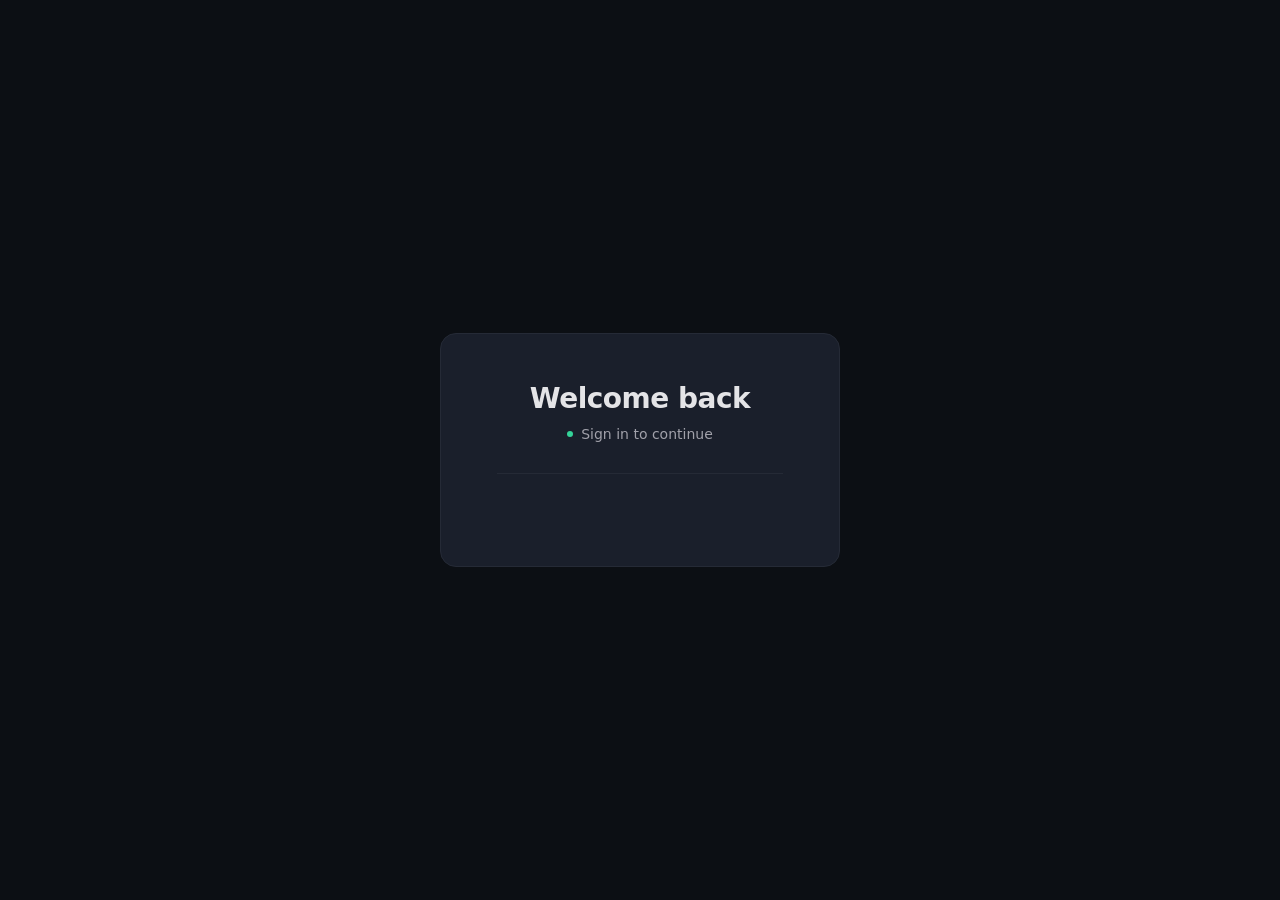
==== commit 47097d4c: "storage push" ====
--- a/apps/frontend/index.html
+++ b/apps/frontend/index.html
@@ -4,7 +4,6 @@
   <meta charset="UTF-8" />
   <meta name="viewport" content="width=device-width, initial-scale=1" />
   <title>All-Doing Assistant</title>
-  <link href="https://fonts.googleapis.com/css2?family=Nunito:wght@400;600;700;800&family=DM+Sans:wght@400;500;700&display=swap" rel="stylesheet">
   <link rel="stylesheet" href="css/style.css" />
   <script src="https://accounts.google.com/gsi/client" async defer></script>
 </head>
@@ -12,103 +11,87 @@
 
   <!-- LOGIN SCREEN -->
   <div id="login-overlay">
-    <div class="login-bg-grid"></div>
-    <div class="login-scanlines"></div>
     <div class="login-panel">
       <div class="login-header">
-        <div class="login-tag">SYS://AUTH-GATE v2.6</div>
-        <h1>ALL-DOING<br><span class="login-sub">INTELLIGENCE TERMINAL</span></h1>
+        <h1>Welcome back</h1>
         <div class="login-status-row">
           <span class="blink-dot"></span>
-          <span class="login-status-text">AWAITING OPERATOR CREDENTIALS</span>
+          <span class="login-status-text">Sign in to continue</span>
         </div>
       </div>
       <div class="login-divider"></div>
       <div id="g_id_onload" class="google-btn-wrapper"></div>
-      <button id="dev-bypass-btn" class="dev-btn">[ DEV OVERRIDE ]</button>
-      <div class="login-footer">
-        <span>CLEARANCE LEVEL: OMEGA</span>
-        <span>ENCRYPTION: AES-512</span>
-        <span>NODE: EC2-US-EAST-1</span>
-      </div>
+      <button id="dev-bypass-btn" class="dev-btn">Dev bypass</button>
     </div>
   </div>
 
-  <!-- MAIN TERMINAL (hidden until auth) -->
+  <!-- MAIN APP (hidden until auth) -->
   <div id="terminal-root" style="display:none">
 
     <!-- TOP BAR -->
+    <div id="backend-banner" class="backend-banner hidden" role="alert"></div>
+
     <header class="top-bar">
       <div class="top-bar-left">
-        <span class="top-logo">ALL-DOING</span>
-        <span class="top-divider">|</span>
-        <span class="top-tag">INTEL TERMINAL</span>
+        <span class="top-logo">all-doing</span>
       </div>
       <div class="top-bar-center">
-        <span class="sys-node">NODE: EC2-US-EAST-1</span>
-        <span class="sys-sep">·</span>
         <span id="sys-time" class="sys-time"></span>
-        <span class="sys-sep">·</span>
-        <span id="sys-status" class="sys-status online">ONLINE</span>
+        <span class="sys-sep">&middot;</span>
+        <span id="sys-status" class="sys-status online">Online</span>
       </div>
       <div class="top-bar-right">
-        <button class="icon-btn" id="profile-toggle" title="Profile">PROFILE</button>
-        <button class="icon-btn" id="archives-toggle" title="Data Archives">⬡ ARCHIVES</button>
-        <button class="icon-btn danger" id="signout-btn" title="Sign Out">⏻ EXIT</button>
+        <button class="icon-btn" id="profile-toggle" title="Profile" aria-label="Profile">Profile</button>
+        <button class="icon-btn" id="archives-toggle" title="Collections" aria-label="Collections">Collections</button>
+        <button class="icon-btn danger" id="signout-btn" title="Sign Out" aria-label="Sign out">Sign out</button>
       </div>
     </header>
 
     <!-- MAIN LAYOUT -->
-    <main class="main-layout">
+    <main class="main-layout" role="main">
 
       <!-- LEFT COLUMN: FEED + QUERY -->
       <section class="col-feed">
 
-        <!-- Query terminal -->
+        <!-- Query input -->
         <div class="query-box">
-          <div class="query-label">
-            <span class="prompt-arrow">▶</span> SYSTEM COMMAND
-            <span class="query-hint">[ENTER to execute]</span>
-          </div>
           <div class="query-input-row">
-            <span class="query-prefix">$&gt;</span>
-            <input type="text" id="main-query" placeholder="Ask anything, search, or request research…" autocomplete="off" spellcheck="false" />
-            <button id="exec-btn" class="exec-btn">EXEC</button>
+            <input type="text" id="main-query" placeholder="Ask anything, search, or request research..." autocomplete="off" spellcheck="false" aria-label="Query input" />
+            <button id="exec-btn" class="exec-btn" aria-label="Send">Send</button>
           </div>
           <div class="query-examples workflow-modes">
-            <span class="ex-label">QUICK WORKFLOW</span>
-            <button type="button" class="mode-chip active" data-mode="ask" title="Chat or long research pipeline">ASK YOUR AI</button>
-            <button type="button" class="mode-chip" data-mode="task" title="Save a task — no LLM">ADD TASK</button>
-            <button type="button" class="mode-chip" data-mode="note" title="Save a note — no LLM">NOTE IT</button>
+            <button type="button" class="mode-chip active" data-mode="ask" title="Chat or long research pipeline">Ask</button>
+            <button type="button" class="mode-chip" data-mode="task" title="Save a task">Task</button>
+            <button type="button" class="mode-chip" data-mode="note" title="Save a note">Note</button>
           </div>
         </div>
 
         <!-- Chat thread -->
         <div class="feed-box chat-feed">
           <div class="feed-header">
-            <span class="feed-title">CHAT</span>
-            <span id="task-badge" class="task-badge hidden">TASK RUNNING</span>
-            <button class="clear-btn" id="clear-log">CLR</button>
+            <span class="feed-title">Chat</span>
+            <span id="task-badge" class="task-badge hidden">Processing</span>
+            <button class="clear-btn" id="clear-log" aria-label="Clear chat">Clear</button>
           </div>
             <div id="feed-log" class="feed-log chat-log">
             <div class="msg msg-system" id="boot-msg">
               <span class="msg-ts" id="boot-ts"></span>
-              <span class="msg-body">Pick a quick workflow above. Ask AI uses chat/research; Add task &amp; Note it save to your panels (Sheets) with no AI.</span>
+              <span class="msg-body">Pick a workflow above. Ask uses chat and research; Task &amp; Note save to your panels with no AI.</span>
             </div>
           </div>
         </div>
 
       </section>
 
-      <!-- RIGHT COLUMN: STATUS + COHORTS -->
+      <!-- RIGHT COLUMN: STATUS + SIDEBAR -->
       <aside class="col-aside">
 
         <!-- Task status -->
         <div class="status-card">
-          <div class="card-label">CURRENT TASK</div>
-          <div id="task-status" class="task-status idle">IDLE</div>
+          <div class="card-label">Current Task</div>
+          <div id="task-status" class="task-status idle">Idle</div>
           <div id="task-query-display" class="task-query-display"></div>
-          <div id="deep-retrieval-status" class="deep-retrieval-status hidden">Deep retrieval in progress…</div>
+          <div id="deep-retrieval-status" class="deep-retrieval-status hidden">Searching and analyzing...</div>
           <div class="progress-bar-wrap hidden" id="progress-wrap">
             <div class="progress-bar" id="progress-bar"></div>
           </div>
@@ -117,45 +100,45 @@
 
         <!-- Tasks / notes (per session, Sheets-backed) -->
         <div class="workflow-card">
-          <div class="card-label">TASKS <button type="button" class="wf-refresh" id="refresh-workflows" title="Refresh">↻</button></div>
+          <div class="card-label">Tasks <button type="button" class="wf-refresh" id="refresh-workflows" title="Refresh" aria-label="Refresh tasks">&#8635;</button></div>
           <div id="tasks-list" class="workflow-list">
             <div class="workflow-empty">No tasks yet.</div>
           </div>
         </div>
         <div class="workflow-card">
-          <div class="card-label">NOTES</div>
+          <div class="card-label">Notes</div>
           <div id="notes-list" class="workflow-list">
             <div class="workflow-empty">No notes yet.</div>
           </div>
         </div>
 
-        <!-- Cohorts sidebar -->
+        <!-- Collections sidebar -->
         <div class="cohorts-card">
-          <div class="card-label">DATA ARCHIVES
+          <div class="card-label">Collections
             <span class="cohort-count" id="cohort-count">0</span>
           </div>
           <div id="cohorts-list" class="cohorts-list">
-            <div class="cohorts-empty">No archives yet.</div>
+            <div class="cohorts-empty">No collections yet.</div>
           </div>
         </div>
 
-        <!-- System metrics -->
+        <!-- System info -->
         <div class="metrics-card">
-          <div class="card-label">SYSTEM METRICS</div>
+          <div class="card-label">System</div>
           <div class="metric-row">
-            <span class="metric-name">LLM ENGINE</span>
+            <span class="metric-name">Model</span>
             <span class="metric-val" id="metric-llm">qwen3.5:9b</span>
           </div>
           <div class="metric-row">
-            <span class="metric-name">WEB SEARCH</span>
+            <span class="metric-name">Web search</span>
             <span class="metric-val" id="metric-websearch">OFF</span>
           </div>
           <div class="metric-row">
-            <span class="metric-name">BACKEND</span>
-            <span class="metric-val" id="metric-backend">checking…</span>
+            <span class="metric-name">Backend</span>
+            <span class="metric-val" id="metric-backend">checking...</span>
           </div>
           <div class="metric-row">
-            <span class="metric-name">QUERIES RUN</span>
+            <span class="metric-name">Queries</span>
             <span class="metric-val" id="metric-queries">0</span>
           </div>
         </div>
@@ -164,34 +147,34 @@
     </main>
 
     <!-- PROFILE OVERLAY -->
-    <div id="profile-overlay" class="profile-overlay hidden">
+    <div id="profile-overlay" class="profile-overlay hidden" role="dialog" aria-label="Profile and data">
       <div class="profile-panel">
         <div class="profile-header">
-          <span class="profile-title">Profile & Data</span>
-          <button class="profile-close" id="close-profile">Close</button>
+          <span class="profile-title">Profile &amp; Data</span>
+          <button class="profile-close" id="close-profile" aria-label="Close profile">Close</button>
         </div>
         <div class="profile-body">
           <p class="profile-copy">
             Clear past sessions and all cohort data stored in Google Sheets (or local fake storage).
             This action cannot be undone.
           </p>
-          <button id="clear-all-data-btn" class="danger-action-btn">Clear Past Sessions + Drive Data</button>
+          <button id="clear-all-data-btn" class="danger-action-btn">Clear all data</button>
           <div id="profile-status" class="profile-status"></div>
         </div>
       </div>
     </div>
 
     <!-- ARCHIVES OVERLAY -->
-    <div id="archives-overlay" class="archives-overlay hidden">
+    <div id="archives-overlay" class="archives-overlay hidden" role="dialog" aria-label="Collections browser">
       <div class="archives-panel">
         <div class="archives-header">
-          <span class="archives-title">DATA ARCHIVES // COHORT BROWSER</span>
-          <button class="archives-close" id="close-archives">✕ CLOSE</button>
+          <span class="archives-title">Collections</span>
+          <button class="archives-close" id="close-archives" aria-label="Close collections">Close</button>
         </div>
         <div class="archives-body">
           <div id="archives-cohorts" class="archives-cohorts"></div>
           <div id="archives-entries" class="archives-entries">
-            <div class="entries-placeholder">SELECT A COHORT TO VIEW ENTRIES</div>
+            <div class="entries-placeholder">Select a collection to view entries</div>
           </div>
         </div>
       </div>
--- a/apps/frontend/css/style.css
+++ b/apps/frontend/css/style.css
@@ -1,24 +1,25 @@
 /* =========================================================
-   All-Doing Assistant — softer, friendlier visual system
-   Inspired by modern pastel dashboards and card-first UIs
+   All-Doing Assistant — Modern dashboard UI
+   Clean, minimal, dark mode — Linear / Raycast vibes
    ========================================================= */
 
 :root {
-  --bg:        #0a1224;
-  --bg2:       #111c34;
-  --bg3:       #172643;
-  --border:    #25385f;
-  --green:     #22c55e;
-  --cyan:      #60a5fa;
-  --amber:     #f59e0b;
-  --red:       #f43f5e;
-  --muted:     #94a3b8;
-  --text:      #e2e8f0;
-  --text-dim:  #cbd5e1;
-  --font-mono: 'DM Sans', sans-serif;
-  --font-ui:   'Nunito', sans-serif;
-  --glow-g:    0 0 20px rgba(34,197,94,0.35);
-  --glow-c:    0 0 20px rgba(96,165,250,0.35);
+  --bg:        #0c0f14;
+  --bg2:       #12161e;
+  --bg3:       #1a1f2b;
+  --border:    #252a36;
+  --text:      #e4e4e7;
+  --text-dim:  #a1a1aa;
+  --muted:     #71717a;
+  --cyan:      #818cf8;
+  --green:     #34d399;
+  --amber:     #fbbf24;
+  --red:       #f87171;
+  --font-mono: 'SF Mono', 'Cascadia Code', 'Fira Code', 'Consolas', monospace;
+  --font-ui:   -apple-system, BlinkMacSystemFont, 'Segoe UI', system-ui, sans-serif;
+  --radius-lg: 16px;
+  --radius-md: 12px;
+  --radius-sm: 8px;
 }
 
 *, *::before, *::after { box-sizing: border-box; margin: 0; padding: 0; }
@@ -26,115 +27,95 @@
 html, body {
   width: 100%;
   min-height: 100%;
-  background: radial-gradient(1200px 600px at 15% -20%, #1a2d52 0%, transparent 55%), var(--bg);
+  background: var(--bg);
   color: var(--text);
-  font-family: var(--font-mono);
+  font-family: var(--font-ui);
+  font-size: 14px;
+  line-height: 1.5;
   overflow-x: hidden;
+  -webkit-font-smoothing: antialiased;
+  -moz-osx-font-smoothing: grayscale;
+}
+
+/* ── FOCUS STYLES ──────────────────────────────────────── */
+:focus-visible {
+  outline: 2px solid var(--cyan);
+  outline-offset: 2px;
+}
+
+/* ── REDUCED MOTION ────────────────────────────────────── */
+@media (prefers-reduced-motion: reduce) {
+  *, *::before, *::after {
+    animation-duration: 0.01ms !important;
+    animation-iteration-count: 1 !important;
+    transition-duration: 0.01ms !important;
+  }
 }
 
 /* ── SCROLLBAR ──────────────────────────────────────────── */
 ::-webkit-scrollbar { width: 6px; height: 6px; }
-::-webkit-scrollbar-track { background: var(--bg); }
-::-webkit-scrollbar-thumb { background: var(--muted); border-radius: 3px; }
-::-webkit-scrollbar-thumb:hover { background: var(--cyan); }
+::-webkit-scrollbar-track { background: transparent; }
+::-webkit-scrollbar-thumb { background: var(--border); border-radius: 3px; }
+::-webkit-scrollbar-thumb:hover { background: var(--muted); }
 
 /* ── LOGIN SCREEN ───────────────────────────────────────── */
 #login-overlay {
   position: fixed; inset: 0;
   display: flex; align-items: center; justify-content: center;
-  background: linear-gradient(135deg, #f3f6ff 0%, #fff8f6 100%);
+  background: var(--bg);
   z-index: 1000;
-  overflow: hidden;
-}
-
-.login-bg-grid {
-  position: absolute; inset: 0;
-  background-image:
-    linear-gradient(rgba(95,111,255,0.05) 1px, transparent 1px),
-    linear-gradient(90deg, rgba(95,111,255,0.05) 1px, transparent 1px);
-  background-size: 40px 40px;
-  animation: grid-drift 20s linear infinite;
-}
-@keyframes grid-drift {
-  from { background-position: 0 0; }
-  to   { background-position: 40px 40px; }
-}
-
-.login-scanlines {
-  position: absolute; inset: 0; pointer-events: none;
-  background: repeating-linear-gradient(
-    0deg, transparent, transparent 2px,
-    rgba(0,0,0,0.18) 2px, rgba(0,0,0,0.18) 4px
-  );
 }
 
 .login-panel {
   position: relative; z-index: 2;
   border: 1px solid var(--border);
-  border-radius: 16px;
+  border-radius: var(--radius-lg);
   padding: 48px 56px;
-  background: rgba(255,255,255,0.92);
-  box-shadow: 0 20px 50px rgba(47,66,120,0.12);
+  background: var(--bg3);
   text-align: center;
   min-width: 400px;
-  max-width: 520px;
-  animation: panel-in 0.6s ease-out;
+  max-width: 440px;
+  animation: panel-in 0.4s ease-out;
 }
 @keyframes panel-in {
-  from { opacity: 0; transform: translateY(20px); }
+  from { opacity: 0; transform: translateY(12px); }
   to   { opacity: 1; transform: translateY(0); }
 }
 
-.login-tag {
-  font-family: var(--font-mono);
-  font-size: 11px;
-  color: var(--text-dim);
-  letter-spacing: 3px;
-  margin-bottom: 24px;
-}
-
 .login-panel h1 {
   font-family: var(--font-ui);
-  font-size: 42px;
-  font-weight: 700;
-  color: var(--green);
-  letter-spacing: 4px;
-  line-height: 1.1;
-  text-shadow: var(--glow-g);
-  margin-bottom: 16px;
-}
-
-.login-sub {
-  font-size: 18px;
-  font-weight: 300;
-  color: var(--cyan);
-  letter-spacing: 6px;
-  text-shadow: var(--glow-c);
+  font-size: 28px;
+  font-weight: 600;
+  color: var(--text);
+  letter-spacing: -0.5px;
+  line-height: 1.2;
+  margin-bottom: 8px;
 }
 
 .login-status-row {
-  display: flex; align-items: center; justify-content: center; gap: 10px;
-  margin-bottom: 24px;
+  display: flex; align-items: center; justify-content: center; gap: 8px;
+  margin-bottom: 28px;
 }
 
 .blink-dot {
-  width: 8px; height: 8px; border-radius: 50%;
-  background: var(--amber);
-  box-shadow: 0 0 6px var(--amber);
-  animation: blink 1.2s step-end infinite;
-}
-@keyframes blink { 50% { opacity: 0; } }
+  width: 6px; height: 6px; border-radius: 50%;
+  background: var(--green);
+  animation: subtle-pulse 2s ease-in-out infinite;
+}
+@keyframes subtle-pulse {
+  0%, 100% { opacity: 1; }
+  50% { opacity: 0.4; }
+}
 
 .login-status-text {
-  font-size: 12px;
-  letter-spacing: 2px;
-  color: var(--amber);
+  font-size: 14px;
+  color: var(--text-dim);
 }
 
 .login-divider {
   height: 1px;
-  background: linear-gradient(90deg, transparent, var(--green), transparent);
-  margin: 0 0 32px;
+  background: var(--border);
+  margin: 0 0 28px;
 }
 
 .google-btn-wrapper {
@@ -144,35 +125,27 @@
 
 .dev-btn {
   display: none;
-  font-family: var(--font-mono);
-  font-size: 13px;
-  letter-spacing: 2px;
+  font-family: var(--font-ui);
+  font-size: 13px;
   color: var(--text-dim);
   background: transparent;
-  border: 1px solid var(--muted);
+  border: 1px solid var(--border);
   padding: 10px 24px;
+  border-radius: var(--radius-sm);
   cursor: pointer;
-  transition: all 0.2s;
+  transition: all 0.15s ease;
   margin-bottom: 24px;
 }
-.dev-btn:hover { color: var(--amber); border-color: var(--amber); }
+.dev-btn:hover { color: var(--text); border-color: var(--muted); background: var(--bg2); }
 .dev-btn.visible { display: inline-block; }
-
-.login-footer {
-  display: flex; gap: 24px; justify-content: center;
-  font-size: 10px; letter-spacing: 1.5px; color: var(--muted);
-  border-top: 1px solid var(--border);
-  padding-top: 16px;
-}
 
 /* ── TOP BAR ────────────────────────────────────────────── */
 .top-bar {
   display: flex; align-items: center;
-  min-height: 44px;
-  background: rgba(10,18,36,0.88);
-  backdrop-filter: blur(8px);
+  min-height: 48px;
+  background: var(--bg);
   border-bottom: 1px solid var(--border);
-  padding: 8px 16px;
+  padding: 8px 20px;
   flex-shrink: 0;
   gap: 16px;
   flex-wrap: wrap;
@@ -181,47 +154,40 @@
 .top-logo {
   font-family: var(--font-ui);
   font-weight: 700;
-  font-size: 18px;
-  letter-spacing: 4px;
-  color: var(--cyan);
-  text-shadow: var(--glow-c);
-}
-
-.top-divider { color: var(--muted); margin: 0 4px; }
-
-.top-tag {
-  font-size: 11px;
-  letter-spacing: 3px;
-  color: var(--text-dim);
+  font-size: 16px;
+  letter-spacing: -0.3px;
+  color: var(--text);
 }
 
 .top-bar-left { display: flex; align-items: center; flex: 0 0 auto; }
 .top-bar-center {
   display: flex; align-items: center; gap: 10px;
   flex: 1; justify-content: center;
-  font-size: 11px; letter-spacing: 1px; color: var(--text-dim);
+  font-size: 13px; color: var(--text-dim);
 }
 .top-bar-right { display: flex; gap: 8px; align-items: center; flex: 0 0 auto; }
 
 .sys-status.online { color: var(--green); }
-.sys-time { color: var(--cyan); }
+.sys-time { color: var(--text-dim); }
 
 .icon-btn {
   font-family: var(--font-ui);
-  font-size: 12px;
+  font-size: 13px;
   font-weight: 500;
-  letter-spacing: 2px;
-  color: var(--cyan);
+  color: var(--text-dim);
   background: transparent;
   border: 1px solid var(--border);
   padding: 6px 14px;
-  border-radius: 10px;
+  border-radius: var(--radius-sm);
   cursor: pointer;
-  transition: all 0.15s;
-}
-.icon-btn:hover { border-color: var(--cyan); box-shadow: var(--glow-c); }
+  transition: all 0.15s ease;
+  min-height: 36px;
+  display: inline-flex;
+  align-items: center;
+}
+.icon-btn:hover { border-color: var(--muted); color: var(--text); background: var(--bg2); }
 .icon-btn.danger { color: var(--red); }
-.icon-btn.danger:hover { border-color: var(--red); box-shadow: 0 0 10px rgba(244,63,94,0.45); }
+.icon-btn.danger:hover { border-color: var(--red); background: rgba(248,113,113,0.08); }
 
 /* ── MAIN LAYOUT ────────────────────────────────────────── */
 #terminal-root {
@@ -250,85 +216,73 @@
 .query-box {
   background: var(--bg2);
   border: 1px solid var(--border);
-  border-radius: 14px;
-  padding: 14px 18px;
+  border-radius: var(--radius-md);
+  padding: 14px 16px;
   flex-shrink: 0;
-  box-shadow: 0 14px 30px rgba(0,0,0,0.25);
-}
-
-.query-label {
-  font-size: 11px;
-  letter-spacing: 2px;
-  color: var(--text-dim);
-  margin-bottom: 10px;
-  display: flex; align-items: center; gap: 8px;
-}
-
-.prompt-arrow { color: var(--green); }
-.query-hint { margin-left: auto; font-size: 10px; color: var(--muted); }
+}
 
 .query-input-row {
   display: flex; align-items: center; gap: 10px;
 }
 
-.query-prefix {
-  color: var(--green);
-  font-size: 18px;
-  text-shadow: var(--glow-g);
-  flex-shrink: 0;
-}
-
 #main-query {
   flex: 1;
-  background: transparent;
+  background: var(--bg3);
+  border: 1px solid var(--border);
+  border-radius: 10px;
+  padding: 12px 16px;
+  font-family: var(--font-ui);
+  font-size: 15px;
+  color: var(--text);
+  caret-color: var(--cyan);
+  outline: none;
+  transition: border-color 0.15s ease, box-shadow 0.15s ease;
+}
+#main-query:focus {
+  border-color: var(--cyan);
+  box-shadow: 0 0 0 2px rgba(129,140,248,0.2);
+}
+#main-query::placeholder { color: var(--muted); }
+
+.exec-btn {
+  font-family: var(--font-ui);
+  font-size: 14px;
+  font-weight: 600;
+  color: #fff;
+  background: var(--cyan);
   border: none;
-  outline: none;
-  font-family: var(--font-mono);
-  font-size: 16px;
-  color: var(--text);
-  caret-color: var(--green);
-}
-#main-query::placeholder { color: var(--muted); }
-
-.exec-btn {
-  font-family: var(--font-ui);
-  font-size: 13px;
-  font-weight: 700;
-  letter-spacing: 3px;
-  color: #0b1020;
-  background: linear-gradient(90deg, #60a5fa, #34d399);
-  border: none;
-  padding: 8px 20px;
-  border-radius: 10px;
+  padding: 10px 20px;
+  border-radius: var(--radius-sm);
   cursor: pointer;
-  transition: all 0.15s;
+  transition: all 0.15s ease;
   flex-shrink: 0;
-}
-.exec-btn:hover { box-shadow: var(--glow-c); transform: translateY(-1px); }
+  min-height: 36px;
+}
+.exec-btn:hover { background: #6366f1; }
 .exec-btn:disabled { background: var(--muted); cursor: not-allowed; }
 
 .query-examples {
   display: flex; align-items: center; gap: 8px;
   margin-top: 10px; flex-wrap: wrap;
 }
-.ex-label { font-size: 10px; color: var(--muted); letter-spacing: 1px; }
+.ex-label { font-size: 12px; color: var(--muted); }
 .ex-tag {
-  font-size: 11px;
+  font-size: 12px;
   color: var(--cyan);
   border: 1px solid var(--border);
-  padding: 3px 10px;
+  padding: 4px 10px;
+  border-radius: var(--radius-sm);
   cursor: pointer;
-  transition: all 0.15s;
-  letter-spacing: 1px;
-}
-.ex-tag:hover { border-color: var(--cyan); background: rgba(0,212,255,0.06); }
+  transition: all 0.15s ease;
+}
+.ex-tag:hover { border-color: var(--cyan); background: rgba(129,140,248,0.08); }
 
 /* Feed log */
 .feed-box {
   flex: 1;
   background: var(--bg2);
   border: 1px solid var(--border);
-  border-radius: 14px;
+  border-radius: var(--radius-md);
   display: flex; flex-direction: column;
   overflow: hidden;
   min-height: 0;
@@ -336,7 +290,7 @@
 
 .feed-header {
   display: flex; align-items: center;
-  padding: 8px 14px;
+  padding: 10px 16px;
   border-bottom: 1px solid var(--border);
   background: var(--bg3);
   flex-shrink: 0;
@@ -344,32 +298,35 @@
 }
 
 .feed-title {
+  font-size: 13px;
+  font-weight: 600;
+  color: var(--text-dim);
+  flex: 1;
+}
+
+.task-badge {
   font-size: 11px;
-  letter-spacing: 3px;
-  color: var(--text-dim);
-  flex: 1;
-}
-
-.task-badge {
-  font-size: 10px;
-  letter-spacing: 2px;
+  font-weight: 600;
   color: var(--amber);
-  border: 1px solid var(--amber);
-  padding: 2px 8px;
-  animation: pulse 1.5s ease-in-out infinite;
-}
-@keyframes pulse { 50% { opacity: 0.4; } }
+  border: 1px solid rgba(251,191,36,0.3);
+  background: rgba(251,191,36,0.08);
+  padding: 2px 10px;
+  border-radius: var(--radius-sm);
+  animation: subtle-pulse 2s ease-in-out infinite;
+}
 .task-badge.hidden { display: none; }
 
 .clear-btn {
-  font-family: var(--font-mono);
-  font-size: 11px;
+  font-family: var(--font-ui);
+  font-size: 12px;
   color: var(--muted);
   background: transparent;
   border: 1px solid var(--border);
-  padding: 3px 8px;
+  padding: 4px 10px;
+  border-radius: var(--radius-sm);
   cursor: pointer;
-  transition: color 0.15s;
+  transition: all 0.15s ease;
+  min-height: 28px;
 }
 .clear-btn:hover { color: var(--red); border-color: var(--red); }
 
@@ -377,17 +334,17 @@
 .feed-log.chat-log {
   flex: 1;
   overflow-y: auto;
-  padding: 12px 14px;
+  padding: 16px;
   display: flex;
   flex-direction: column;
-  gap: 10px;
+  gap: 12px;
 }
 
 .msg {
   display: flex;
   align-items: flex-start;
   gap: 10px;
-  max-width: 92%;
+  max-width: 88%;
   animation: msg-in 0.2s ease-out;
 }
 @keyframes msg-in {
@@ -398,78 +355,82 @@
 .msg-ts {
   color: var(--muted);
   flex-shrink: 0;
-  font-size: 10px;
+  font-size: 11px;
   padding-top: 4px;
 }
 
 .msg-body {
   font-size: 14px;
-  line-height: 1.62;
+  line-height: 1.6;
   padding: 10px 14px;
-  border-radius: 14px;
+  border-radius: var(--radius-md);
   white-space: pre-wrap;
   word-break: break-word;
 }
 
-/* User: right-aligned green bubble */
+/* User: right-aligned bubble */
 .msg-user {
   align-self: flex-end;
   flex-direction: row-reverse;
 }
 .msg-user .msg-body {
-  background: linear-gradient(135deg, #2563eb, #22d3ee);
-  border: 1px solid #38bdf8;
-  color: #f8fafc;
-  box-shadow: 0 8px 18px rgba(56,189,248,0.25);
-}
-
-/* Assistant: left-aligned cyan-tinted bubble */
+  background: var(--cyan);
+  border: none;
+  color: #fff;
+  border-radius: 16px 16px 4px 16px;
+}
+
+/* Assistant: left-aligned bubble */
 .msg-assistant .msg-body {
-  background: #0f1b33;
-  border: 1px solid #29406b;
-  color: #dbeafe;
+  background: var(--bg3);
+  border: 1px solid var(--border);
+  color: var(--text);
+  border-radius: 16px 16px 16px 4px;
 }
 .msg-body .msg-evidence-link {
   color: var(--cyan);
   text-decoration: underline;
 }
-.msg-body .msg-evidence-link:hover { color: #0dd; }
+.msg-body .msg-evidence-link:hover { color: #a5b4fc; }
 .msg-confidence {
   display: inline-block;
   font-size: 11px;
   font-weight: 600;
-  letter-spacing: 1px;
   margin-top: 6px;
 }
 .msg-confidence-high   { color: var(--green); }
 .msg-confidence-medium { color: var(--amber); }
 .msg-confidence-low    { color: var(--red); }
 
-/* Result card: left-aligned, cyan border */
+/* Result card */
 .msg-result .msg-body {
-  background: rgba(96,165,250,0.12);
-  border: 1px solid var(--cyan);
+  background: rgba(129,140,248,0.08);
+  border: 1px solid rgba(129,140,248,0.2);
   color: var(--text);
+  border-radius: var(--radius-md);
 }
 .msg-result.msg-error .msg-body {
-  border-color: var(--red);
+  border-color: rgba(248,113,113,0.3);
+  background: rgba(248,113,113,0.06);
   color: var(--red);
 }
 
 .msg-details {
   margin-top: 8px;
-  font-size: 11px;
+  font-size: 12px;
   color: var(--muted);
 }
 .msg-details summary { cursor: pointer; }
 .msg-details pre {
   margin-top: 6px;
-  padding: 8px;
-  background: var(--bg2);
-  border-radius: 4px;
+  padding: 10px;
+  background: var(--bg);
+  border: 1px solid var(--border);
+  border-radius: var(--radius-sm);
   overflow-x: auto;
   white-space: pre-wrap;
-  font-size: 11px;
+  font-family: var(--font-mono);
+  font-size: 12px;
 }
 
 /* System message */
@@ -477,7 +438,7 @@
   background: transparent;
   border: none;
   color: var(--muted);
-  font-size: 12px;
+  font-size: 13px;
 }
 
 /* ── RIGHT / ASIDE COLUMN ───────────────────────────────── */
@@ -489,42 +450,41 @@
   padding: 16px 12px;
   gap: 12px;
   overflow-y: auto;
-  background: var(--bg2);
+  background: var(--bg);
 }
 
 .card-label {
-  font-size: 10px;
-  letter-spacing: 3px;
+  font-size: 12px;
+  font-weight: 600;
   color: var(--text-dim);
   margin-bottom: 10px;
   display: flex; align-items: center; gap: 8px;
 }
 
-/* Task status */
+/* Status & info cards */
 .status-card,
 .cohorts-card,
 .metrics-card {
   background: var(--bg2);
   border: 1px solid var(--border);
-  border-radius: 14px;
-  padding: 14px;
+  border-radius: var(--radius-md);
+  padding: 16px;
   flex-shrink: 0;
 }
 
 .task-status {
   font-family: var(--font-ui);
-  font-size: 22px;
+  font-size: 18px;
   font-weight: 700;
-  letter-spacing: 4px;
   margin-bottom: 8px;
 }
 .task-status.idle      { color: var(--muted); }
-.task-status.running   { color: var(--amber); text-shadow: 0 0 8px rgba(255,174,0,0.5); }
-.task-status.completed { color: var(--green); text-shadow: var(--glow-g); }
+.task-status.running   { color: var(--amber); }
+.task-status.completed { color: var(--green); }
 .task-status.failed    { color: var(--red); }
 
 .task-query-display {
-  font-size: 12px;
+  font-size: 13px;
   color: var(--text-dim);
   min-height: 18px;
   white-space: nowrap;
@@ -534,9 +494,8 @@
 }
 
 .deep-retrieval-status {
-  font-size: 11px;
+  font-size: 12px;
   color: var(--cyan);
-  letter-spacing: 1px;
   margin-bottom: 8px;
 }
 .deep-retrieval-status.hidden { display: none; }
@@ -544,15 +503,17 @@
 .progress-bar-wrap {
   height: 3px;
   background: var(--border);
+  border-radius: 2px;
   margin-bottom: 8px;
+  overflow: hidden;
 }
 .progress-bar-wrap.hidden { display: none; }
 .progress-bar {
   height: 100%;
-  background: linear-gradient(90deg, var(--green), var(--cyan));
+  background: linear-gradient(90deg, var(--cyan), var(--green));
   width: 0%;
   transition: width 0.4s ease;
-  box-shadow: var(--glow-g);
+  border-radius: 2px;
   animation: indeterminate 1.8s ease-in-out infinite;
 }
 @keyframes indeterminate {
@@ -562,60 +523,65 @@
 }
 
 .task-id-display {
-  font-size: 10px; color: var(--muted); letter-spacing: 1px;
-}
-
-/* Cohorts */
+  font-size: 11px; color: var(--muted);
+  font-family: var(--font-mono);
+}
+
+/* Collections */
 .cohort-count {
   margin-left: auto;
-  background: var(--border);
-  color: var(--cyan);
-  padding: 1px 7px;
+  background: var(--bg3);
+  color: var(--text-dim);
+  padding: 1px 8px;
   font-size: 11px;
+  border-radius: var(--radius-sm);
 }
 
 .cohorts-list { display: flex; flex-direction: column; gap: 6px; }
-.cohorts-empty { font-size: 12px; color: var(--muted); }
+.cohorts-empty { font-size: 13px; color: var(--muted); }
 
 .cohort-item {
   display: flex; align-items: center;
   padding: 8px 10px;
-  background: var(--bg2);
-  border: 1px solid var(--border);
+  background: var(--bg3);
+  border: 1px solid var(--border);
+  border-radius: var(--radius-sm);
   cursor: pointer;
-  transition: all 0.15s;
+  transition: all 0.15s ease;
   gap: 8px;
 }
-.cohort-item:hover { border-color: var(--cyan); color: var(--cyan); }
-.cohort-item .c-name { flex: 1; font-size: 12px; truncate: overflow-hidden; }
+.cohort-item:hover { border-color: var(--cyan); background: rgba(129,140,248,0.06); }
+.cohort-item .c-name { flex: 1; font-size: 13px; }
 .cohort-item .c-count {
   font-size: 11px; color: var(--muted);
-  background: var(--bg3);
+  background: var(--bg2);
   padding: 1px 6px;
+  border-radius: 4px;
   flex-shrink: 0;
 }
 
 /* Metrics */
 .metric-row {
   display: flex; align-items: center;
-  padding: 6px 0;
+  padding: 8px 0;
   border-bottom: 1px solid var(--border);
-  font-size: 12px;
+  font-size: 13px;
   gap: 8px;
 }
 .metric-row:last-child { border-bottom: none; }
-.metric-name { color: var(--text-dim); flex: 1; letter-spacing: 1px; font-size: 11px; }
-.metric-val { color: var(--text); font-size: 12px; }
+.metric-name { color: var(--text-dim); flex: 1; font-size: 13px; }
+.metric-val { color: var(--text); font-size: 13px; font-family: var(--font-mono); }
 .metric-val.online { color: var(--green); }
 
+/* Thinking dots */
 .msg-thinking .msg-body {
   display: inline-flex;
   align-items: center;
   gap: 8px;
-  background: #0f1f3d;
-  border: 1px solid #3b82f6;
-  color: #dbeafe;
-  box-shadow: 0 0 16px rgba(59,130,246,0.35);
+  background: var(--bg3);
+  border: 1px solid var(--border);
+  color: var(--text-dim);
+  border-radius: 16px 16px 16px 4px;
 }
 
 .thinking-dots {
@@ -625,12 +591,11 @@
 }
 
 .thinking-dots span {
-  width: 9px;
-  height: 9px;
+  width: 7px;
+  height: 7px;
   border-radius: 50%;
-  background: #38bdf8;
+  background: var(--cyan);
   opacity: 0.25;
-  box-shadow: 0 0 8px rgba(56,189,248,0.65);
   animation: thinking-blink 1.2s infinite ease-in-out;
 }
 
@@ -645,8 +610,8 @@
 /* ── ARCHIVES OVERLAY ───────────────────────────────────── */
 .archives-overlay {
   position: fixed; inset: 0; z-index: 500;
-  background: rgba(2,6,23,0.82);
-  backdrop-filter: blur(4px);
+  background: rgba(0,0,0,0.6);
+  backdrop-filter: blur(8px);
   display: flex; align-items: center; justify-content: center;
 }
 .archives-overlay.hidden { display: none; }
@@ -654,31 +619,35 @@
 .archives-panel {
   background: var(--bg2);
   border: 1px solid var(--border);
-  border-radius: 16px;
-  box-shadow: 0 22px 50px rgba(47,66,120,0.18);
+  border-radius: var(--radius-lg);
   width: min(90vw, 900px);
   height: min(80vh, 640px);
   display: flex; flex-direction: column;
-  animation: panel-in 0.25s ease-out;
+  animation: slide-up 0.25s ease-out;
+}
+@keyframes slide-up {
+  from { opacity: 0; transform: translateY(16px); }
+  to   { opacity: 1; transform: translateY(0); }
 }
 
 .archives-header {
   display: flex; align-items: center;
-  padding: 14px 20px;
+  padding: 16px 20px;
   border-bottom: 1px solid var(--border);
-  background: var(--bg3);
   flex-shrink: 0;
 }
 .archives-title {
-  font-size: 13px; letter-spacing: 3px; color: var(--cyan); flex: 1;
+  font-size: 15px; font-weight: 600; color: var(--text); flex: 1;
 }
 .archives-close {
   font-family: var(--font-ui); font-size: 13px;
-  letter-spacing: 2px; color: var(--text-dim);
+  color: var(--text-dim);
   background: transparent; border: 1px solid var(--border);
-  padding: 5px 14px; cursor: pointer; transition: all 0.15s;
-}
-.archives-close:hover { color: var(--red); border-color: var(--red); }
+  padding: 6px 14px; border-radius: var(--radius-sm);
+  cursor: pointer; transition: all 0.15s ease;
+  min-height: 36px;
+}
+.archives-close:hover { color: var(--text); border-color: var(--muted); }
 
 .archives-body {
   flex: 1; display: flex; overflow: hidden;
@@ -696,22 +665,22 @@
 }
 
 .entries-placeholder {
-  color: var(--muted); font-size: 13px; margin-top: 24px;
-  text-align: center; letter-spacing: 2px;
+  color: var(--muted); font-size: 14px; margin-top: 24px;
+  text-align: center;
 }
 
 .entry-row {
-  padding: 10px;
-  border: 1px solid var(--border);
-  border-radius: 10px;
+  padding: 12px;
+  border: 1px solid var(--border);
+  border-radius: var(--radius-sm);
   margin-bottom: 8px;
   background: var(--bg3);
-  font-size: 12px;
+  font-size: 13px;
   line-height: 1.5;
 }
-.entry-id { color: var(--muted); font-size: 10px; margin-bottom: 4px; }
+.entry-id { color: var(--muted); font-size: 11px; margin-bottom: 4px; font-family: var(--font-mono); }
 .entry-content { color: var(--text); margin-bottom: 4px; }
-.entry-source { color: var(--cyan); font-size: 11px; }
+.entry-source { color: var(--cyan); font-size: 12px; }
 
 /* ── UTILITIES ──────────────────────────────────────────── */
 .hidden { display: none !important; }
@@ -721,20 +690,199 @@
   position: fixed;
   inset: 0;
   z-index: 520;
-  background: rgba(2, 6, 23, 0.6);
-  backdrop-filter: blur(5px);
+  background: rgba(0, 0, 0, 0.6);
+  backdrop-filter: blur(8px);
   display: flex;
   align-items: center;
   justify-content: center;
 }
 
 .profile-panel {
-  width: min(92vw, 560px);
-  background: #0f1b33;
-  border: 1px solid var(--border);
-  border-radius: 16px;
-  box-shadow: 0 24px 60px rgba(41, 60, 112, 0.22);
+  width: min(92vw, 480px);
+  background: var(--bg2);
+  border: 1px solid var(--border);
+  border-radius: var(--radius-lg);
   overflow: hidden;
+  animation: slide-up 0.25s ease-out;
+}
+
+.profile-header {
+  display: flex;
+  align-items: center;
+  justify-content: space-between;
+  padding: 16px 20px;
+  border-bottom: 1px solid var(--border);
+}
+
+.profile-title {
+  font-family: var(--font-ui);
+  font-weight: 600;
+  font-size: 15px;
+  color: var(--text);
+}
+
+.profile-close {
+  border: 1px solid var(--border);
+  background: transparent;
+  color: var(--text-dim);
+  border-radius: var(--radius-sm);
+  padding: 6px 14px;
+  cursor: pointer;
+  font-family: var(--font-ui);
+  font-size: 13px;
+  transition: all 0.15s ease;
+  min-height: 36px;
+}
+.profile-close:hover { color: var(--text); border-color: var(--muted); }
+
+.profile-body {
+  padding: 20px;
+  display: flex;
+  flex-direction: column;
+  gap: 16px;
+}
+
+.profile-copy {
+  color: var(--text-dim);
+  line-height: 1.6;
+  font-size: 14px;
+}
+
+.danger-action-btn {
+  align-self: flex-start;
+  border: none;
+  border-radius: var(--radius-sm);
+  padding: 10px 16px;
+  font-family: var(--font-ui);
+  font-size: 14px;
+  font-weight: 600;
+  color: #fff;
+  background: var(--red);
+  cursor: pointer;
+  transition: all 0.15s ease;
+  min-height: 36px;
+}
+.danger-action-btn:hover { background: #ef4444; }
+.danger-action-btn:disabled { opacity: 0.5; cursor: not-allowed; }
+
+.profile-status {
+  min-height: 18px;
+  color: var(--text-dim);
+  font-size: 13px;
+}
+
+/* ── Quick workflow modes + task/note panels ─────────────── */
+.workflow-modes {
+  display: flex;
+  flex-wrap: wrap;
+  align-items: center;
+  gap: 8px;
+}
+
+.mode-chip {
+  font-family: var(--font-ui);
+  font-size: 13px;
+  font-weight: 600;
+  padding: 6px 16px;
+  border-radius: 20px;
+  border: 1px solid var(--border);
+  background: transparent;
+  color: var(--text-dim);
+  cursor: pointer;
+  transition: all 0.15s ease;
+  min-height: 32px;
+}
+
+.mode-chip:hover {
+  color: var(--text);
+  border-color: var(--muted);
+  background: var(--bg3);
+}
+
+.mode-chip.active {
+  color: #fff;
+  background: var(--cyan);
+  border-color: transparent;
+}
+
+.workflow-card {
+  border: 1px solid var(--border);
+  border-radius: var(--radius-md);
+  background: var(--bg2);
+  margin-bottom: 0;
+  overflow: hidden;
+}
+
+.workflow-card .card-label {
+  display: flex;
+  align-items: center;
+  justify-content: space-between;
+  padding: 10px 12px;
+  background: var(--bg3);
+  border-bottom: 1px solid var(--border);
+  font-size: 12px;
+  font-weight: 600;
+  color: var(--text-dim);
+}
+
+.wf-refresh {
+  border: 1px solid var(--border);
+  background: transparent;
+  color: var(--text-dim);
+  border-radius: 6px;
+  padding: 2px 8px;
+  cursor: pointer;
+  font-size: 14px;
+  line-height: 1;
+  transition: all 0.15s ease;
+}
+.wf-refresh:hover { color: var(--cyan); border-color: var(--cyan); }
+
+.workflow-list {
+  max-height: 140px;
+  overflow-y: auto;
+  padding: 8px 10px;
+  font-size: 13px;
+}
+
+.workflow-empty {
+  color: var(--muted);
+  font-style: italic;
+  padding: 6px 0;
+}
+
+.workflow-row {
+  padding: 8px 0;
+  border-bottom: 1px solid var(--border);
+}
+.workflow-row:last-child { border-bottom: none; }
+
+.wf-ts {
+  display: block;
+  font-size: 11px;
+  color: var(--muted);
+  margin-bottom: 4px;
+  font-family: var(--font-mono);
+}
+
+.wf-body {
+  color: var(--text-dim);
+  line-height: 1.5;
+  word-break: break-word;
+}
+
+.backend-banner {
+  flex-shrink: 0;
+  padding: 10px 16px;
+  font-size: 13px;
+  line-height: 1.5;
+  text-align: center;
+  color: var(--amber);
+  background: rgba(251, 191, 36, 0.06);
+  border-bottom: 1px solid rgba(251, 191, 36, 0.15);
+}
+.backend-banner.hidden {
+  display: none;
 }
 
 /* =========================================================
@@ -781,36 +929,21 @@
   }
   .login-panel {
     min-width: 0;
-    width: min(94vw, 520px);
-    padding: 28px 20px;
-    border-radius: 14px;
+    width: min(94vw, 440px);
+    padding: 32px 24px;
+    border-radius: var(--radius-md);
   }
   .login-panel h1 {
-    font-size: 30px;
-    letter-spacing: 2px;
-  }
-  .login-sub {
-    font-size: 14px;
-    letter-spacing: 3px;
-  }
-  .login-footer {
-    flex-direction: column;
-    gap: 8px;
+    font-size: 24px;
   }
   .top-bar {
-    padding: 8px 10px;
+    padding: 8px 12px;
   }
   .top-logo {
     font-size: 15px;
-    letter-spacing: 2px;
-  }
-  .top-tag {
-    font-size: 10px;
-    letter-spacing: 2px;
   }
   .icon-btn {
-    font-size: 11px;
-    letter-spacing: 1px;
+    font-size: 12px;
     padding: 6px 10px;
   }
   .main-layout {
@@ -823,21 +956,13 @@
   }
   .query-box {
     padding: 12px;
-    border-radius: 12px;
-  }
-  .query-label {
-    font-size: 10px;
-    letter-spacing: 1px;
   }
   .query-input-row {
     flex-wrap: wrap;
     gap: 8px;
   }
-  .query-prefix {
-    font-size: 16px;
-  }
   #main-query {
-    width: calc(100% - 28px);
+    width: 100%;
     min-width: 0;
     font-size: 15px;
   }
@@ -848,13 +973,13 @@
     padding: 10px 14px;
   }
   .feed-box {
-    border-radius: 12px;
+    border-radius: var(--radius-md);
   }
   .feed-header {
-    padding: 8px 10px;
+    padding: 10px 12px;
   }
   .feed-log.chat-log {
-    padding: 10px;
+    padding: 12px;
     gap: 8px;
   }
   .msg {
@@ -877,12 +1002,11 @@
   .status-card,
   .cohorts-card,
   .metrics-card {
-    border-radius: 12px;
+    border-radius: var(--radius-md);
     padding: 12px;
   }
   .task-status {
-    font-size: 20px;
-    letter-spacing: 2px;
+    font-size: 16px;
   }
   .archives-overlay,
   .profile-overlay {
@@ -894,7 +1018,7 @@
     width: 100vw;
     max-width: 100vw;
     height: 86vh;
-    border-radius: 16px 16px 0 0;
+    border-radius: var(--radius-lg) var(--radius-lg) 0 0;
     border-left: none;
     border-right: none;
     border-bottom: none;
@@ -916,156 +1040,3 @@
     padding: 10px;
   }
 }
-
-.profile-header {
-  display: flex;
-  align-items: center;
-  justify-content: space-between;
-  padding: 14px 18px;
-  background: var(--bg3);
-  border-bottom: 1px solid var(--border);
-}
-
-.profile-title {
-  font-family: var(--font-ui);
-  font-weight: 700;
-  letter-spacing: 0.3px;
-  color: #dbeafe;
-}
-
-.profile-close {
-  border: 1px solid var(--border);
-  background: #172643;
-  color: #dbeafe;
-  border-radius: 10px;
-  padding: 6px 12px;
-  cursor: pointer;
-}
-
-.profile-body {
-  padding: 18px;
-  display: flex;
-  flex-direction: column;
-  gap: 14px;
-}
-
-.profile-copy {
-  color: #cbd5e1;
-  line-height: 1.55;
-  font-size: 14px;
-}
-
-.danger-action-btn {
-  align-self: flex-start;
-  border: none;
-  border-radius: 12px;
-  padding: 10px 14px;
-  font-weight: 700;
-  color: #fff;
-  background: linear-gradient(90deg, #f43f5e, #fb7185);
-  cursor: pointer;
-}
-.danger-action-btn:disabled { opacity: 0.65; cursor: not-allowed; }
-
-.profile-status {
-  min-height: 18px;
-  color: #cbd5e1;
-  font-size: 13px;
-}
-
-/* ── Quick workflow modes + task/note panels ─────────────── */
-.workflow-modes {
-  display: flex;
-  flex-wrap: wrap;
-  align-items: center;
-  gap: 8px;
-}
-
-.mode-chip {
-  font-family: var(--font-ui);
-  font-size: 11px;
-  font-weight: 700;
-  letter-spacing: 0.5px;
-  padding: 8px 12px;
-  border-radius: 10px;
-  border: 1px solid var(--border);
-  background: var(--bg3);
-  color: var(--text-dim);
-  cursor: pointer;
-  transition: color 0.15s, border-color 0.15s, box-shadow 0.15s;
-}
-
-.mode-chip:hover {
-  color: var(--text);
-  border-color: var(--cyan);
-}
-
-.mode-chip.active {
-  color: var(--bg);
-  background: linear-gradient(135deg, var(--cyan), #38bdf8);
-  border-color: transparent;
-  box-shadow: var(--glow-c);
-}
-
-.workflow-card {
-  border: 1px solid var(--border);
-  border-radius: 12px;
-  background: var(--bg2);
-  margin-bottom: 12px;
-  overflow: hidden;
-}
-
-.workflow-card .card-label {
-  display: flex;
-  align-items: center;
-  justify-content: space-between;
-  padding: 10px 12px;
-  background: var(--bg3);
-  border-bottom: 1px solid var(--border);
-  font-size: 11px;
-  letter-spacing: 2px;
-  color: var(--muted);
-}
-
-.wf-refresh {
-  border: 1px solid var(--border);
-  background: var(--bg2);
-  color: var(--cyan);
-  border-radius: 8px;
-  padding: 2px 8px;
-  cursor: pointer;
-  font-size: 14px;
-  line-height: 1;
-}
-
-.workflow-list {
-  max-height: 140px;
-  overflow-y: auto;
-  padding: 8px 10px;
-  font-size: 12px;
-}
-
-.workflow-empty {
-  color: var(--muted);
-  font-style: italic;
-  padding: 6px 0;
-}
-
-.workflow-row {
-  padding: 8px 0;
-  border-bottom: 1px solid rgba(37, 56, 95, 0.6);
-}
-.workflow-row:last-child { border-bottom: none; }
-
-.wf-ts {
-  display: block;
-  font-size: 10px;
-  color: var(--muted);
-  margin-bottom: 4px;
-}
-
-.wf-body {
-  color: var(--text-dim);
-  line-height: 1.4;
-  word-break: break-word;
-}
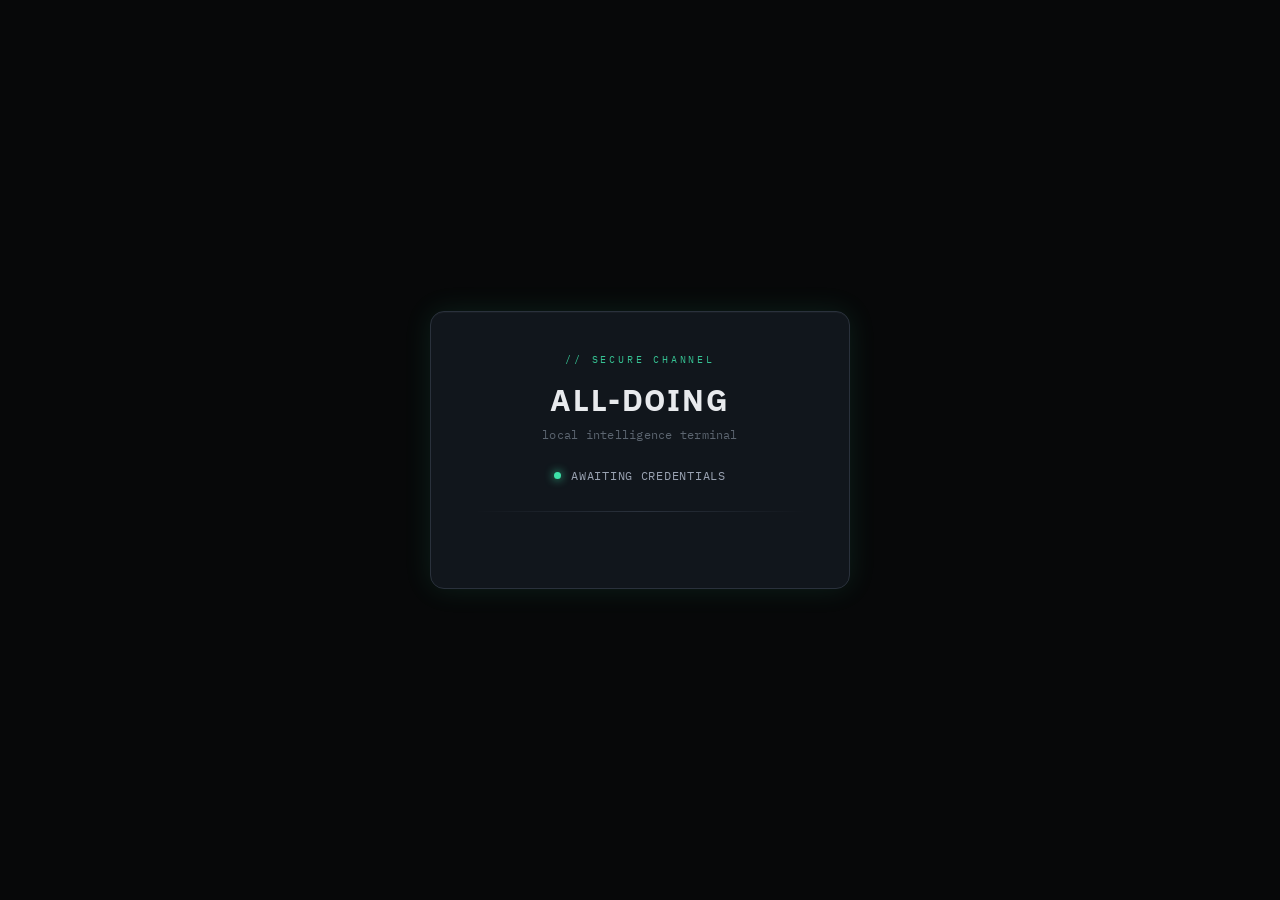
==== commit 3f8deb5b: "feat(frontend): hacker terminal UI, IBM Plex, intel drawer, responsive polish Made-with: Cursor" ====
--- a/apps/frontend/index.html
+++ b/apps/frontend/index.html
@@ -2,21 +2,27 @@
 <html lang="en">
 <head>
   <meta charset="UTF-8" />
-  <meta name="viewport" content="width=device-width, initial-scale=1" />
-  <title>All-Doing Assistant</title>
+  <meta name="viewport" content="width=device-width, initial-scale=1, viewport-fit=cover" />
+  <meta name="theme-color" content="#0a0c0f" />
+  <title>ALL-DOING // intel terminal</title>
+  <link rel="preconnect" href="https://fonts.googleapis.com" />
+  <link rel="preconnect" href="https://fonts.gstatic.com" crossorigin />
+  <link href="https://fonts.googleapis.com/css2?family=IBM+Plex+Mono:ital,wght@0,400;0,500;0,600;1,400&family=IBM+Plex+Sans:wght@400;500;600;700&display=swap" rel="stylesheet" />
   <link rel="stylesheet" href="css/style.css" />
   <script src="https://accounts.google.com/gsi/client" async defer></script>
 </head>
-<body>
+<body class="theme-hacker">
 
   <!-- LOGIN SCREEN -->
   <div id="login-overlay">
-    <div class="login-panel">
+    <div class="login-panel frame-corners">
+      <div class="login-glitch" aria-hidden="true">// SECURE CHANNEL</div>
       <div class="login-header">
-        <h1>Welcome back</h1>
+        <h1>ALL-DOING</h1>
+        <p class="login-tagline">local intelligence terminal</p>
         <div class="login-status-row">
           <span class="blink-dot"></span>
-          <span class="login-status-text">Sign in to continue</span>
+          <span class="login-status-text">awaiting credentials</span>
         </div>
       </div>
       <div class="login-divider"></div>
@@ -26,26 +32,33 @@
   </div>
 
   <!-- MAIN APP (hidden until auth) -->
-  <div id="terminal-root" style="display:none">
+  <div id="terminal-root" class="terminal-root" style="display:none">
 
     <!-- TOP BAR -->
     <div id="backend-banner" class="backend-banner hidden" role="alert"></div>
 
     <header class="top-bar">
       <div class="top-bar-left">
-        <span class="top-logo">all-doing</span>
+        <button type="button" class="intel-toggle" id="intel-toggle" aria-label="Open session intel panel" aria-expanded="false" aria-controls="intel-deck">
+          <span class="intel-toggle-icon" aria-hidden="true"></span>
+          <span class="intel-toggle-text">INTEL</span>
+        </button>
+        <span class="top-logo"><span class="top-logo-mark">⟩</span> ALL-DOING</span>
       </div>
       <div class="top-bar-center">
-        <span id="sys-time" class="sys-time"></span>
-        <span class="sys-sep">&middot;</span>
-        <span id="sys-status" class="sys-status online">Online</span>
+        <span class="top-prompt-prefix" aria-hidden="true">SYS</span>
+        <span id="sys-time" class="sys-time mono-nums"></span>
+        <span class="sys-sep" aria-hidden="true">│</span>
+        <span id="sys-status" class="sys-status online">LINK_OK</span>
       </div>
       <div class="top-bar-right">
-        <button class="icon-btn" id="profile-toggle" title="Profile" aria-label="Profile">Profile</button>
-        <button class="icon-btn" id="archives-toggle" title="Collections" aria-label="Collections">Collections</button>
-        <button class="icon-btn danger" id="signout-btn" title="Sign Out" aria-label="Sign out">Sign out</button>
+        <button class="icon-btn" id="profile-toggle" title="Profile" aria-label="Profile">DATA</button>
+        <button class="icon-btn" id="archives-toggle" title="Collections" aria-label="Collections">ARCHIVE</button>
+        <button class="icon-btn danger" id="signout-btn" title="Sign Out" aria-label="Sign out">EXIT</button>
       </div>
     </header>
+
+    <div class="intel-scrim" id="intel-scrim" aria-hidden="true"></div>
 
     <!-- MAIN LAYOUT -->
     <main class="main-layout" role="main">
@@ -54,10 +67,13 @@
       <section class="col-feed">
 
         <!-- Query input -->
-        <div class="query-box">
+        <div class="query-box frame-corners">
           <div class="query-input-row">
-            <input type="text" id="main-query" placeholder="Ask anything, search, or request research..." autocomplete="off" spellcheck="false" aria-label="Query input" />
-            <button id="exec-btn" class="exec-btn" aria-label="Send">Send</button>
+            <label class="query-compose" for="main-query">
+              <span class="input-prompt" aria-hidden="true">&gt;</span>
+              <input type="text" id="main-query" placeholder="signal in — query, task, or note..." autocomplete="off" spellcheck="false" aria-label="Query input" />
+            </label>
+            <button id="exec-btn" class="exec-btn" aria-label="Send"><span class="exec-btn-label">TRANSMIT</span></button>
           </div>
           <div class="query-examples workflow-modes">
             <button type="button" class="mode-chip active" data-mode="ask" title="Chat or long research pipeline">Ask</button>
@@ -69,7 +85,7 @@
         <!-- Chat thread -->
         <div class="feed-box chat-feed">
           <div class="feed-header">
-            <span class="feed-title">Chat</span>
+            <span class="feed-title"><span class="feed-prompt" aria-hidden="true">~</span> channel / ask</span>
             <span id="task-badge" class="task-badge hidden">Processing</span>
             <button class="clear-btn" id="clear-log" aria-label="Clear chat">Clear</button>
           </div>
@@ -83,8 +99,8 @@
 
       </section>
 
-      <!-- RIGHT COLUMN: STATUS + SIDEBAR -->
-      <aside class="col-aside">
+      <!-- RIGHT COLUMN: STATUS + SIDEBAR — drawer below 901px -->
+      <aside class="col-aside" id="intel-deck" aria-label="Session intel">
 
         <!-- Task status -->
         <div class="status-card">
--- a/apps/frontend/css/style.css
+++ b/apps/frontend/css/style.css
@@ -1,492 +1,845 @@
-/* =========================================================
-   All-Doing Assistant — Modern dashboard UI
-   Clean, minimal, dark mode — Linear / Raycast vibes
-   ========================================================= */
+/* ALL-DOING — hacker intel terminal (responsive, IBM Plex, phosphor accents) */
 
 :root {
-  --bg:        #0c0f14;
-  --bg2:       #12161e;
-  --bg3:       #1a1f2b;
-  --border:    #252a36;
-  --text:      #e4e4e7;
-  --text-dim:  #a1a1aa;
-  --muted:     #71717a;
-  --cyan:      #818cf8;
-  --green:     #34d399;
-  --amber:     #fbbf24;
-  --red:       #f87171;
-  --font-mono: 'SF Mono', 'Cascadia Code', 'Fira Code', 'Consolas', monospace;
-  --font-ui:   -apple-system, BlinkMacSystemFont, 'Segoe UI', system-ui, sans-serif;
-  --radius-lg: 16px;
-  --radius-md: 12px;
-  --radius-sm: 8px;
+  --bg-base: #070809;
+  --bg-elevated: #0c0f12;
+  --bg-surface: #11161c;
+  --bg-surface-hover: #171d26;
+  --bg-inset: #050607;
+
+  --accent-primary: #3de1a8;
+  --accent-primary-dim: rgba(61, 225, 168, 0.14);
+  --accent-secondary: #6b9fff;
+  --accent-secondary-dim: rgba(107, 159, 255, 0.12);
+
+  --danger: #ff6b6b;
+  --warning: #e8c547;
+
+  --text-primary: #e8eaed;
+  --text-secondary: #9aa3b2;
+  --text-tertiary: #5c6570;
+
+  --border-subtle: #1e242d;
+  --border-default: #2a313c;
+  --border-strong: #3d4654;
+
+  --shadow-glow-primary: 0 0 28px rgba(61, 225, 168, 0.11);
+  --shadow-glow-secondary: 0 0 22px rgba(107, 159, 255, 0.09);
+  --shadow-elevated: -12px 0 48px rgba(0, 0, 0, 0.55);
+
+  /* legacy aliases (JS + older rules) */
+  --bg: var(--bg-base);
+  --bg2: var(--bg-elevated);
+  --bg3: var(--bg-surface);
+  --border: var(--border-default);
+  --text: var(--text-primary);
+  --text-dim: var(--text-secondary);
+  --muted: var(--text-tertiary);
+  --cyan: var(--accent-secondary);
+  --green: var(--accent-primary);
+  --amber: var(--warning);
+  --red: var(--danger);
+  --font-mono: "IBM Plex Mono", ui-monospace, monospace;
+  --font-ui: "IBM Plex Sans", system-ui, -apple-system, sans-serif;
+  --radius-lg: 14px;
+  --radius-md: 10px;
+  --radius-sm: 6px;
+  --intel-breakpoint: 901px;
 }
 
 *, *::before, *::after { box-sizing: border-box; margin: 0; padding: 0; }
+
+html {
+  font-size: 15px;
+}
 
 html, body {
   width: 100%;
   min-height: 100%;
-  background: var(--bg);
-  color: var(--text);
+  min-height: 100dvh;
+  background: var(--bg-base);
+  color: var(--text-primary);
   font-family: var(--font-ui);
-  font-size: 14px;
-  line-height: 1.5;
+  line-height: 1.55;
   overflow-x: hidden;
   -webkit-font-smoothing: antialiased;
   -moz-osx-font-smoothing: grayscale;
-}
-
-/* ── FOCUS STYLES ──────────────────────────────────────── */
+  padding: env(safe-area-inset-top) env(safe-area-inset-right) env(safe-area-inset-bottom) env(safe-area-inset-left);
+}
+
+body.intel-open {
+  overflow: hidden;
+  touch-action: none;
+}
+
+.mono-nums {
+  font-variant-numeric: tabular-nums;
+}
+
+/* CRT scanlines — subtle */
+.terminal-root {
+  position: relative;
+  display: flex;
+  flex-direction: column;
+  min-height: 100vh;
+  min-height: 100dvh;
+  background:
+    radial-gradient(ellipse 120% 80% at 50% -20%, rgba(61, 225, 168, 0.06), transparent 50%),
+    radial-gradient(ellipse 80% 50% at 100% 50%, rgba(107, 159, 255, 0.04), transparent 45%),
+    var(--bg-base);
+}
+
+@media (prefers-reduced-motion: no-preference) {
+  .terminal-root::before {
+    content: "";
+    position: fixed;
+    inset: 0;
+    pointer-events: none;
+    z-index: 10000;
+    opacity: 0.045;
+    background: repeating-linear-gradient(
+      0deg,
+      transparent,
+      transparent 2px,
+      rgba(0, 0, 0, 0.5) 2px,
+      rgba(0, 0, 0, 0.5) 3px
+    );
+    mix-blend-mode: overlay;
+  }
+}
+
 :focus-visible {
-  outline: 2px solid var(--cyan);
+  outline: 2px solid var(--accent-secondary);
   outline-offset: 2px;
 }
 
-/* ── REDUCED MOTION ────────────────────────────────────── */
 @media (prefers-reduced-motion: reduce) {
   *, *::before, *::after {
     animation-duration: 0.01ms !important;
     animation-iteration-count: 1 !important;
     transition-duration: 0.01ms !important;
   }
-}
-
-/* ── SCROLLBAR ──────────────────────────────────────────── */
-::-webkit-scrollbar { width: 6px; height: 6px; }
+  .terminal-root::before { display: none; }
+}
+
+::-webkit-scrollbar { width: 7px; height: 7px; }
 ::-webkit-scrollbar-track { background: transparent; }
-::-webkit-scrollbar-thumb { background: var(--border); border-radius: 3px; }
-::-webkit-scrollbar-thumb:hover { background: var(--muted); }
-
-/* ── LOGIN SCREEN ───────────────────────────────────────── */
+::-webkit-scrollbar-thumb { background: var(--border-strong); border-radius: 4px; }
+::-webkit-scrollbar-thumb:hover { background: var(--text-tertiary); }
+
+/* Corner / frame treatment */
+.frame-corners {
+  position: relative;
+  border: 1px solid var(--border-default);
+  box-shadow: var(--shadow-glow-primary), inset 0 1px 0 rgba(255, 255, 255, 0.03);
+}
+
+
+/* ── LOGIN ── */
 #login-overlay {
-  position: fixed; inset: 0;
-  display: flex; align-items: center; justify-content: center;
-  background: var(--bg);
+  position: fixed;
+  inset: 0;
+  display: flex;
+  align-items: center;
+  justify-content: center;
+  background: var(--bg-base);
   z-index: 1000;
+  padding: 16px;
 }
 
 .login-panel {
-  position: relative; z-index: 2;
-  border: 1px solid var(--border);
+  position: relative;
+  z-index: 2;
   border-radius: var(--radius-lg);
-  padding: 48px 56px;
-  background: var(--bg3);
+  padding: 40px 44px;
+  background: var(--bg-surface);
   text-align: center;
-  min-width: 400px;
-  max-width: 440px;
-  animation: panel-in 0.4s ease-out;
-}
+  width: min(100%, 420px);
+  animation: panel-in 0.45s cubic-bezier(0.22, 1, 0.36, 1);
+}
+
 @keyframes panel-in {
-  from { opacity: 0; transform: translateY(12px); }
-  to   { opacity: 1; transform: translateY(0); }
+  from { opacity: 0; transform: translateY(16px) scale(0.98); }
+  to { opacity: 1; transform: translateY(0) scale(1); }
+}
+
+.login-glitch {
+  font-family: var(--font-mono);
+  font-size: 10px;
+  letter-spacing: 0.28em;
+  color: var(--accent-primary);
+  margin-bottom: 16px;
+  opacity: 0.85;
 }
 
 .login-panel h1 {
   font-family: var(--font-ui);
-  font-size: 28px;
-  font-weight: 600;
-  color: var(--text);
-  letter-spacing: -0.5px;
-  line-height: 1.2;
-  margin-bottom: 8px;
+  font-size: clamp(1.65rem, 5vw, 2rem);
+  font-weight: 700;
+  letter-spacing: 0.06em;
+  color: var(--text-primary);
+  line-height: 1.15;
+}
+
+.login-tagline {
+  font-family: var(--font-mono);
+  font-size: 12px;
+  color: var(--text-tertiary);
+  margin-top: 8px;
+  letter-spacing: 0.02em;
 }
 
 .login-status-row {
-  display: flex; align-items: center; justify-content: center; gap: 8px;
-  margin-bottom: 28px;
+  display: flex;
+  align-items: center;
+  justify-content: center;
+  gap: 10px;
+  margin-top: 22px;
 }
 
 .blink-dot {
-  width: 6px; height: 6px; border-radius: 50%;
-  background: var(--green);
-  animation: subtle-pulse 2s ease-in-out infinite;
-}
+  width: 7px;
+  height: 7px;
+  border-radius: 50%;
+  background: var(--accent-primary);
+  box-shadow: 0 0 10px var(--accent-primary);
+  animation: subtle-pulse 2.2s ease-in-out infinite;
+}
+
 @keyframes subtle-pulse {
   0%, 100% { opacity: 1; }
-  50% { opacity: 0.4; }
+  50% { opacity: 0.35; }
 }
 
 .login-status-text {
-  font-size: 14px;
-  color: var(--text-dim);
+  font-family: var(--font-mono);
+  font-size: 12px;
+  color: var(--text-secondary);
+  text-transform: uppercase;
+  letter-spacing: 0.06em;
 }
 
 .login-divider {
   height: 1px;
-  background: var(--border);
-  margin: 0 0 28px;
+  background: linear-gradient(90deg, transparent, var(--border-default), transparent);
+  margin: 26px 0 22px;
 }
 
 .google-btn-wrapper {
-  display: flex; justify-content: center;
-  margin-bottom: 16px;
+  display: flex;
+  justify-content: center;
+  margin-bottom: 14px;
 }
 
 .dev-btn {
   display: none;
+  font-family: var(--font-mono);
+  font-size: 12px;
+  color: var(--text-secondary);
+  background: transparent;
+  border: 1px dashed var(--border-default);
+  padding: 10px 22px;
+  border-radius: var(--radius-sm);
+  cursor: pointer;
+  transition: border-color 0.15s, color 0.15s;
+}
+.dev-btn:hover { color: var(--accent-primary); border-color: var(--accent-primary); }
+.dev-btn.visible { display: inline-block; }
+
+/* ── TOP BAR ── */
+.top-bar {
+  display: flex;
+  align-items: center;
+  min-height: 52px;
+  background: rgba(7, 8, 9, 0.92);
+  border-bottom: 1px solid var(--border-subtle);
+  padding: 10px 16px;
+  gap: 12px;
+  flex-wrap: wrap;
+  flex-shrink: 0;
+  backdrop-filter: blur(10px);
+}
+
+.top-bar-left {
+  display: flex;
+  align-items: center;
+  gap: 10px;
+  flex: 0 0 auto;
+}
+
+.intel-toggle {
+  display: none;
+  align-items: center;
+  gap: 8px;
+  min-height: 44px;
+  min-width: 44px;
+  padding: 0 14px;
+  border-radius: var(--radius-sm);
+  border: 1px solid var(--border-default);
+  background: var(--bg-surface);
+  color: var(--accent-primary);
+  font-family: var(--font-mono);
+  font-size: 11px;
+  font-weight: 600;
+  letter-spacing: 0.12em;
+  cursor: pointer;
+  transition: border-color 0.15s, box-shadow 0.15s, background 0.15s;
+}
+
+.intel-toggle:hover {
+  border-color: var(--accent-primary);
+  box-shadow: var(--shadow-glow-primary);
+}
+
+.intel-toggle-icon {
+  width: 10px;
+  height: 10px;
+  background: var(--accent-primary);
+  box-shadow: 0 0 8px var(--accent-primary);
+  border-radius: 1px;
+}
+
+@media (max-width: 900px) {
+  .intel-toggle { display: inline-flex; }
+}
+
+.top-logo {
   font-family: var(--font-ui);
-  font-size: 13px;
-  color: var(--text-dim);
+  font-weight: 700;
+  font-size: 14px;
+  letter-spacing: 0.14em;
+  color: var(--text-primary);
+  text-transform: uppercase;
+}
+
+.top-logo-mark {
+  color: var(--accent-primary);
+  margin-right: 4px;
+  font-weight: 400;
+}
+
+.top-bar-center {
+  display: flex;
+  align-items: center;
+  gap: 10px;
+  flex: 1;
+  justify-content: center;
+  font-size: 12px;
+  color: var(--text-secondary);
+  flex-wrap: wrap;
+}
+
+.top-prompt-prefix {
+  font-family: var(--font-mono);
+  font-size: 10px;
+  color: var(--accent-secondary);
+  letter-spacing: 0.1em;
+  padding: 3px 6px;
+  border: 1px solid var(--border-default);
+  border-radius: 4px;
+  background: var(--bg-inset);
+}
+
+.sys-sep { color: var(--border-strong); opacity: 0.7; }
+
+.sys-time {
+  font-family: var(--font-mono);
+  color: var(--text-secondary);
+}
+
+.sys-status {
+  font-family: var(--font-mono);
+  font-size: 11px;
+  letter-spacing: 0.06em;
+}
+
+.sys-status.online { color: var(--accent-primary); text-shadow: 0 0 12px rgba(61, 225, 168, 0.35); }
+
+.top-bar-right {
+  display: flex;
+  gap: 8px;
+  align-items: center;
+  flex: 0 0 auto;
+  flex-wrap: wrap;
+  justify-content: flex-end;
+}
+
+.icon-btn {
+  font-family: var(--font-mono);
+  font-size: 11px;
+  font-weight: 500;
+  letter-spacing: 0.06em;
+  color: var(--text-secondary);
+  background: var(--bg-surface);
+  border: 1px solid var(--border-default);
+  padding: 10px 14px;
+  border-radius: var(--radius-sm);
+  cursor: pointer;
+  transition: border-color 0.15s, color 0.15s, box-shadow 0.15s;
+  min-height: 44px;
+  display: inline-flex;
+  align-items: center;
+}
+
+.icon-btn:hover {
+  border-color: var(--accent-secondary);
+  color: var(--text-primary);
+  box-shadow: var(--shadow-glow-secondary);
+}
+
+.icon-btn.danger {
+  color: var(--danger);
+  border-color: rgba(255, 107, 107, 0.35);
+}
+
+.icon-btn.danger:hover {
+  border-color: var(--danger);
+  background: rgba(255, 107, 107, 0.08);
+  box-shadow: var(--shadow-glow-secondary);
+}
+
+/* Intel drawer scrim */
+.intel-scrim {
+  display: none;
+}
+
+@media (max-width: 900px) {
+  .intel-scrim {
+    display: block;
+    position: fixed;
+    inset: 0;
+    z-index: 90;
+    background: rgba(2, 4, 6, 0.62);
+    backdrop-filter: blur(4px);
+    opacity: 0;
+    pointer-events: none;
+    transition: opacity 0.22s ease;
+  }
+
+  body.intel-open .intel-scrim {
+    opacity: 1;
+    pointer-events: auto;
+  }
+}
+
+/* ── MAIN LAYOUT ── */
+.main-layout {
+  display: flex;
+  flex: 1;
+  min-height: 0;
+  overflow: hidden;
+  position: relative;
+}
+
+.col-feed {
+  flex: 1;
+  display: flex;
+  flex-direction: column;
+  padding: 14px 16px 20px;
+  gap: 12px;
+  overflow: hidden;
+  min-width: 0;
+  border-right: 1px solid var(--border-subtle);
+  padding-bottom: max(20px, env(safe-area-inset-bottom));
+}
+
+.query-box {
+  background: var(--bg-elevated);
+  border-radius: var(--radius-md);
+  padding: 14px 16px;
+  flex-shrink: 0;
+}
+
+.query-input-row {
+  display: flex;
+  align-items: stretch;
+  gap: 10px;
+  flex-wrap: nowrap;
+}
+
+.query-compose {
+  flex: 1;
+  display: flex;
+  align-items: center;
+  gap: 10px;
+  min-width: 0;
+  background: var(--bg-inset);
+  border: 1px solid var(--border-default);
+  border-radius: var(--radius-sm);
+  padding: 4px 4px 4px 12px;
+  transition: border-color 0.15s, box-shadow 0.15s;
+}
+
+.query-compose:focus-within {
+  border-color: var(--accent-primary);
+  box-shadow: 0 0 0 1px var(--accent-primary-dim), var(--shadow-glow-primary);
+}
+
+.input-prompt {
+  font-family: var(--font-mono);
+  font-size: 16px;
+  font-weight: 600;
+  color: var(--accent-primary);
+  flex-shrink: 0;
+  line-height: 1;
+  text-shadow: 0 0 10px rgba(61, 225, 168, 0.4);
+}
+
+#main-query {
+  flex: 1;
+  min-width: 0;
   background: transparent;
-  border: 1px solid var(--border);
-  padding: 10px 24px;
+  border: none;
+  padding: 12px 10px;
+  font-family: var(--font-mono);
+  font-size: 15px;
+  color: var(--text-primary);
+  caret-color: var(--accent-primary);
+  outline: none;
+}
+
+#main-query::placeholder { color: var(--text-tertiary); }
+
+.exec-btn {
+  font-family: var(--font-mono);
+  font-size: 11px;
+  font-weight: 600;
+  letter-spacing: 0.14em;
+  color: var(--bg-base);
+  background: linear-gradient(145deg, var(--accent-primary), #2ab884);
+  border: 1px solid rgba(61, 225, 168, 0.5);
+  padding: 0 18px;
+  border-radius: var(--radius-sm);
+  cursor: pointer;
+  transition: filter 0.15s, box-shadow 0.15s, transform 0.1s;
+  flex-shrink: 0;
+  min-height: 48px;
+  box-shadow: var(--shadow-glow-primary);
+}
+
+.exec-btn:hover { filter: brightness(1.06); transform: translateY(-1px); }
+.exec-btn:active { transform: translateY(0); }
+.exec-btn:disabled {
+  background: var(--border-strong);
+  border-color: var(--border-default);
+  color: var(--text-tertiary);
+  cursor: not-allowed;
+  box-shadow: none;
+  transform: none;
+}
+
+.exec-btn-label { display: inline-block; }
+
+.query-examples {
+  display: flex;
+  align-items: center;
+  gap: 8px;
+  margin-top: 12px;
+  flex-wrap: wrap;
+}
+
+.mode-chip {
+  font-family: var(--font-mono);
+  font-size: 11px;
+  font-weight: 500;
+  letter-spacing: 0.04em;
+  padding: 8px 16px;
+  border-radius: var(--radius-sm);
+  border: 1px solid var(--border-default);
+  background: var(--bg-inset);
+  color: var(--text-secondary);
+  cursor: pointer;
+  transition: all 0.15s ease;
+  min-height: 40px;
+}
+
+.mode-chip:hover {
+  color: var(--text-primary);
+  border-color: var(--accent-secondary);
+}
+
+.mode-chip.active {
+  color: var(--bg-base);
+  background: var(--accent-secondary);
+  border-color: var(--accent-secondary);
+  box-shadow: var(--shadow-glow-secondary);
+}
+
+/* Feed */
+.feed-box {
+  flex: 1;
+  background: var(--bg-elevated);
+  border: 1px solid var(--border-default);
+  border-radius: var(--radius-md);
+  display: flex;
+  flex-direction: column;
+  overflow: hidden;
+  min-height: 0;
+  box-shadow: inset 0 1px 0 rgba(255, 255, 255, 0.02);
+}
+
+.feed-header {
+  display: flex;
+  align-items: center;
+  padding: 12px 16px;
+  border-bottom: 1px solid var(--border-subtle);
+  background: var(--bg-surface);
+  gap: 10px;
+  flex-shrink: 0;
+}
+
+.feed-title {
+  font-family: var(--font-mono);
+  font-size: 11px;
+  font-weight: 600;
+  letter-spacing: 0.12em;
+  color: var(--text-secondary);
+  flex: 1;
+  text-transform: uppercase;
+}
+
+.feed-prompt {
+  color: var(--accent-primary);
+  margin-right: 6px;
+}
+
+.task-badge {
+  font-family: var(--font-mono);
+  font-size: 10px;
+  font-weight: 600;
+  letter-spacing: 0.08em;
+  color: var(--warning);
+  border: 1px solid rgba(232, 197, 71, 0.35);
+  background: rgba(232, 197, 71, 0.08);
+  padding: 4px 10px;
+  border-radius: var(--radius-sm);
+  animation: subtle-pulse 2s ease-in-out infinite;
+}
+
+.task-badge.hidden { display: none; }
+
+.clear-btn {
+  font-family: var(--font-mono);
+  font-size: 10px;
+  letter-spacing: 0.08em;
+  color: var(--text-tertiary);
+  background: transparent;
+  border: 1px solid var(--border-default);
+  padding: 8px 12px;
   border-radius: var(--radius-sm);
   cursor: pointer;
   transition: all 0.15s ease;
-  margin-bottom: 24px;
-}
-.dev-btn:hover { color: var(--text); border-color: var(--muted); background: var(--bg2); }
-.dev-btn.visible { display: inline-block; }
-
-/* ── TOP BAR ────────────────────────────────────────────── */
-.top-bar {
-  display: flex; align-items: center;
-  min-height: 48px;
-  background: var(--bg);
-  border-bottom: 1px solid var(--border);
-  padding: 8px 20px;
-  flex-shrink: 0;
-  gap: 16px;
-  flex-wrap: wrap;
-}
-
-.top-logo {
-  font-family: var(--font-ui);
-  font-weight: 700;
-  font-size: 16px;
-  letter-spacing: -0.3px;
-  color: var(--text);
-}
-
-.top-bar-left { display: flex; align-items: center; flex: 0 0 auto; }
-.top-bar-center {
-  display: flex; align-items: center; gap: 10px;
-  flex: 1; justify-content: center;
-  font-size: 13px; color: var(--text-dim);
-}
-.top-bar-right { display: flex; gap: 8px; align-items: center; flex: 0 0 auto; }
-
-.sys-status.online { color: var(--green); }
-.sys-time { color: var(--text-dim); }
-
-.icon-btn {
-  font-family: var(--font-ui);
-  font-size: 13px;
-  font-weight: 500;
-  color: var(--text-dim);
-  background: transparent;
-  border: 1px solid var(--border);
-  padding: 6px 14px;
-  border-radius: var(--radius-sm);
-  cursor: pointer;
-  transition: all 0.15s ease;
-  min-height: 36px;
-  display: inline-flex;
-  align-items: center;
-}
-.icon-btn:hover { border-color: var(--muted); color: var(--text); background: var(--bg2); }
-.icon-btn.danger { color: var(--red); }
-.icon-btn.danger:hover { border-color: var(--red); background: rgba(248,113,113,0.08); }
-
-/* ── MAIN LAYOUT ────────────────────────────────────────── */
-#terminal-root {
-  display: flex; flex-direction: column;
-  min-height: 100vh;
-}
-
-.main-layout {
-  display: flex;
-  flex: 1;
-  overflow: auto;
-  gap: 0;
-}
-
-/* ── LEFT / FEED COLUMN ─────────────────────────────────── */
-.col-feed {
-  flex: 1;
-  display: flex; flex-direction: column;
-  padding: 16px;
-  gap: 12px;
-  overflow: hidden;
-  border-right: 1px solid var(--border);
-}
-
-/* Query box */
-.query-box {
-  background: var(--bg2);
-  border: 1px solid var(--border);
-  border-radius: var(--radius-md);
-  padding: 14px 16px;
-  flex-shrink: 0;
-}
-
-.query-input-row {
-  display: flex; align-items: center; gap: 10px;
-}
-
-#main-query {
-  flex: 1;
-  background: var(--bg3);
-  border: 1px solid var(--border);
-  border-radius: 10px;
-  padding: 12px 16px;
-  font-family: var(--font-ui);
-  font-size: 15px;
-  color: var(--text);
-  caret-color: var(--cyan);
-  outline: none;
-  transition: border-color 0.15s ease, box-shadow 0.15s ease;
-}
-#main-query:focus {
-  border-color: var(--cyan);
-  box-shadow: 0 0 0 2px rgba(129,140,248,0.2);
-}
-#main-query::placeholder { color: var(--muted); }
-
-.exec-btn {
-  font-family: var(--font-ui);
-  font-size: 14px;
-  font-weight: 600;
-  color: #fff;
-  background: var(--cyan);
-  border: none;
-  padding: 10px 20px;
-  border-radius: var(--radius-sm);
-  cursor: pointer;
-  transition: all 0.15s ease;
-  flex-shrink: 0;
-  min-height: 36px;
-}
-.exec-btn:hover { background: #6366f1; }
-.exec-btn:disabled { background: var(--muted); cursor: not-allowed; }
-
-.query-examples {
-  display: flex; align-items: center; gap: 8px;
-  margin-top: 10px; flex-wrap: wrap;
-}
-.ex-label { font-size: 12px; color: var(--muted); }
-.ex-tag {
-  font-size: 12px;
-  color: var(--cyan);
-  border: 1px solid var(--border);
-  padding: 4px 10px;
-  border-radius: var(--radius-sm);
-  cursor: pointer;
-  transition: all 0.15s ease;
-}
-.ex-tag:hover { border-color: var(--cyan); background: rgba(129,140,248,0.08); }
-
-/* Feed log */
-.feed-box {
-  flex: 1;
-  background: var(--bg2);
-  border: 1px solid var(--border);
-  border-radius: var(--radius-md);
-  display: flex; flex-direction: column;
-  overflow: hidden;
-  min-height: 0;
-}
-
-.feed-header {
-  display: flex; align-items: center;
-  padding: 10px 16px;
-  border-bottom: 1px solid var(--border);
-  background: var(--bg3);
-  flex-shrink: 0;
-  gap: 10px;
-}
-
-.feed-title {
-  font-size: 13px;
-  font-weight: 600;
-  color: var(--text-dim);
-  flex: 1;
-}
-
-.task-badge {
-  font-size: 11px;
-  font-weight: 600;
-  color: var(--amber);
-  border: 1px solid rgba(251,191,36,0.3);
-  background: rgba(251,191,36,0.08);
-  padding: 2px 10px;
-  border-radius: var(--radius-sm);
-  animation: subtle-pulse 2s ease-in-out infinite;
-}
-.task-badge.hidden { display: none; }
-
-.clear-btn {
-  font-family: var(--font-ui);
-  font-size: 12px;
-  color: var(--muted);
-  background: transparent;
-  border: 1px solid var(--border);
-  padding: 4px 10px;
-  border-radius: var(--radius-sm);
-  cursor: pointer;
-  transition: all 0.15s ease;
-  min-height: 28px;
-}
-.clear-btn:hover { color: var(--red); border-color: var(--red); }
-
-/* Chat log */
+  min-height: 40px;
+  text-transform: uppercase;
+}
+
+.clear-btn:hover { color: var(--danger); border-color: rgba(255, 107, 107, 0.45); }
+
 .feed-log.chat-log {
   flex: 1;
   overflow-y: auto;
   padding: 16px;
   display: flex;
   flex-direction: column;
+  gap: 14px;
+  scroll-padding-bottom: 24px;
+}
+
+.msg {
+  display: flex;
+  align-items: flex-start;
   gap: 12px;
-}
-
-.msg {
-  display: flex;
-  align-items: flex-start;
-  gap: 10px;
-  max-width: 88%;
-  animation: msg-in 0.2s ease-out;
-}
+  max-width: min(92%, 720px);
+  animation: msg-in 0.22s ease-out;
+}
+
 @keyframes msg-in {
-  from { opacity: 0; transform: translateY(4px); }
-  to   { opacity: 1; transform: translateY(0); }
+  from { opacity: 0; transform: translateY(6px); }
+  to { opacity: 1; transform: translateY(0); }
 }
 
 .msg-ts {
-  color: var(--muted);
+  color: var(--text-tertiary);
   flex-shrink: 0;
-  font-size: 11px;
-  padding-top: 4px;
+  font-family: var(--font-mono);
+  font-size: 10px;
+  padding-top: 6px;
+  letter-spacing: 0.04em;
 }
 
 .msg-body {
   font-size: 14px;
-  line-height: 1.6;
-  padding: 10px 14px;
+  line-height: 1.65;
+  padding: 12px 16px;
   border-radius: var(--radius-md);
   white-space: pre-wrap;
   word-break: break-word;
 }
 
-/* User: right-aligned bubble */
 .msg-user {
   align-self: flex-end;
   flex-direction: row-reverse;
-}
+  max-width: min(94%, 640px);
+}
+
 .msg-user .msg-body {
-  background: var(--cyan);
-  border: none;
-  color: #fff;
-  border-radius: 16px 16px 4px 16px;
-}
-
-/* Assistant: left-aligned bubble */
+  background: linear-gradient(135deg, rgba(61, 225, 168, 0.22), rgba(107, 159, 255, 0.12));
+  border: 1px solid rgba(61, 225, 168, 0.35);
+  color: var(--text-primary);
+  border-radius: 4px 14px 14px 14px;
+  box-shadow: var(--shadow-glow-primary);
+}
+
 .msg-assistant .msg-body {
-  background: var(--bg3);
-  border: 1px solid var(--border);
-  color: var(--text);
-  border-radius: 16px 16px 16px 4px;
-}
+  background: var(--bg-surface);
+  border: 1px solid var(--border-default);
+  color: var(--text-primary);
+  border-left: 3px solid var(--accent-secondary);
+  border-radius: 4px 14px 14px 14px;
+}
+
 .msg-body .msg-evidence-link {
-  color: var(--cyan);
+  color: var(--accent-secondary);
   text-decoration: underline;
-}
-.msg-body .msg-evidence-link:hover { color: #a5b4fc; }
-.msg-confidence {
-  display: inline-block;
-  font-size: 11px;
-  font-weight: 600;
-  margin-top: 6px;
-}
-.msg-confidence-high   { color: var(--green); }
-.msg-confidence-medium { color: var(--amber); }
-.msg-confidence-low    { color: var(--red); }
-
-/* Result card */
+  text-underline-offset: 2px;
+}
+
+.msg-body .msg-evidence-link:hover { color: #9bb8ff; }
+
+.msg-confidence { display: inline-block; font-family: var(--font-mono); font-size: 10px; margin-top: 8px; letter-spacing: 0.04em; }
+.msg-confidence-high { color: var(--accent-primary); }
+.msg-confidence-medium { color: var(--warning); }
+.msg-confidence-low { color: var(--danger); }
+
 .msg-result .msg-body {
-  background: rgba(129,140,248,0.08);
-  border: 1px solid rgba(129,140,248,0.2);
-  color: var(--text);
+  background: var(--accent-secondary-dim);
+  border: 1px solid rgba(107, 159, 255, 0.28);
   border-radius: var(--radius-md);
 }
+
 .msg-result.msg-error .msg-body {
-  border-color: rgba(248,113,113,0.3);
-  background: rgba(248,113,113,0.06);
-  color: var(--red);
+  border-color: rgba(255, 107, 107, 0.4);
+  background: rgba(255, 107, 107, 0.07);
+  color: var(--danger);
 }
 
 .msg-details {
   margin-top: 8px;
   font-size: 12px;
-  color: var(--muted);
-}
-.msg-details summary { cursor: pointer; }
+  color: var(--text-tertiary);
+}
+
+.msg-details summary { cursor: pointer; font-family: var(--font-mono); font-size: 11px; }
+
 .msg-details pre {
-  margin-top: 6px;
-  padding: 10px;
-  background: var(--bg);
-  border: 1px solid var(--border);
+  margin-top: 8px;
+  padding: 12px;
+  background: var(--bg-inset);
+  border: 1px solid var(--border-default);
   border-radius: var(--radius-sm);
   overflow-x: auto;
   white-space: pre-wrap;
   font-family: var(--font-mono);
-  font-size: 12px;
-}
-
-/* System message */
+  font-size: 11px;
+}
+
 .msg-system .msg-body {
   background: transparent;
   border: none;
-  color: var(--muted);
-  font-size: 13px;
-}
-
-/* ── RIGHT / ASIDE COLUMN ───────────────────────────────── */
+  color: var(--text-tertiary);
+  font-family: var(--font-mono);
+  font-size: 12px;
+}
+
+/* Aside — desktop */
 .col-aside {
-  width: 320px;
-  max-width: 34vw;
+  width: 340px;
+  max-width: 100%;
   flex-shrink: 0;
-  display: flex; flex-direction: column;
-  padding: 16px 12px;
+  display: flex;
+  flex-direction: column;
+  padding: 14px 14px 20px;
   gap: 12px;
   overflow-y: auto;
-  background: var(--bg);
+  background: var(--bg-elevated);
+  padding-bottom: max(20px, env(safe-area-inset-bottom));
+}
+
+@media (max-width: 900px) {
+  .main-layout {
+    flex-direction: column;
+    overflow: visible;
+  }
+
+  .col-feed {
+    border-right: none;
+    flex: 1 1 auto;
+    min-height: min(58vh, 520px);
+    overflow: visible;
+  }
+
+  .col-aside {
+    position: fixed;
+    top: 0;
+    right: 0;
+    width: min(100vw - 48px, 380px);
+    max-width: 100vw;
+    height: 100%;
+    height: 100dvh;
+    z-index: 100;
+    transform: translateX(100%);
+    transition: transform 0.28s cubic-bezier(0.22, 1, 0.36, 1);
+    box-shadow: var(--shadow-elevated);
+    border-left: 1px solid var(--border-default);
+    padding-top: max(16px, env(safe-area-inset-top));
+  }
+
+  body.intel-open .col-aside {
+    transform: translateX(0);
+  }
 }
 
 .card-label {
-  font-size: 12px;
+  font-family: var(--font-mono);
+  font-size: 10px;
   font-weight: 600;
-  color: var(--text-dim);
+  letter-spacing: 0.14em;
+  color: var(--text-secondary);
   margin-bottom: 10px;
-  display: flex; align-items: center; gap: 8px;
-}
-
-/* Status & info cards */
+  display: flex;
+  align-items: center;
+  gap: 8px;
+  text-transform: uppercase;
+}
+
 .status-card,
 .cohorts-card,
 .metrics-card {
-  background: var(--bg2);
-  border: 1px solid var(--border);
+  background: var(--bg-surface);
+  border: 1px solid var(--border-default);
   border-radius: var(--radius-md);
   padding: 16px;
   flex-shrink: 0;
 }
 
 .task-status {
-  font-family: var(--font-ui);
-  font-size: 18px;
+  font-family: var(--font-mono);
+  font-size: clamp(1.1rem, 3vw, 1.35rem);
   font-weight: 700;
+  letter-spacing: 0.06em;
   margin-bottom: 8px;
 }
-.task-status.idle      { color: var(--muted); }
-.task-status.running   { color: var(--amber); }
-.task-status.completed { color: var(--green); }
-.task-status.failed    { color: var(--red); }
+
+.task-status.idle { color: var(--text-tertiary); }
+.task-status.running { color: var(--warning); text-shadow: 0 0 14px rgba(232, 197, 71, 0.25); }
+.task-status.completed { color: var(--accent-primary); }
+.task-status.failed { color: var(--danger); }
 
 .task-query-display {
-  font-size: 13px;
-  color: var(--text-dim);
-  min-height: 18px;
+  font-family: var(--font-mono);
+  font-size: 12px;
+  color: var(--text-secondary);
+  min-height: 20px;
   white-space: nowrap;
   overflow: hidden;
   text-overflow: ellipsis;
@@ -494,216 +847,261 @@
 }
 
 .deep-retrieval-status {
-  font-size: 12px;
-  color: var(--cyan);
+  font-family: var(--font-mono);
+  font-size: 11px;
+  color: var(--accent-secondary);
   margin-bottom: 8px;
-}
+  letter-spacing: 0.04em;
+}
+
 .deep-retrieval-status.hidden { display: none; }
 
 .progress-bar-wrap {
-  height: 3px;
-  background: var(--border);
+  height: 4px;
+  background: var(--bg-inset);
   border-radius: 2px;
   margin-bottom: 8px;
   overflow: hidden;
 }
+
 .progress-bar-wrap.hidden { display: none; }
+
 .progress-bar {
   height: 100%;
-  background: linear-gradient(90deg, var(--cyan), var(--green));
+  background: linear-gradient(90deg, var(--accent-secondary), var(--accent-primary));
   width: 0%;
-  transition: width 0.4s ease;
   border-radius: 2px;
   animation: indeterminate 1.8s ease-in-out infinite;
 }
+
 @keyframes indeterminate {
-  0%   { margin-left: 0%;   width: 30%; }
-  50%  { margin-left: 60%;  width: 40%; }
-  100% { margin-left: 100%; width: 0%;  }
+  0% { margin-left: 0%; width: 30%; }
+  50% { margin-left: 55%; width: 45%; }
+  100% { margin-left: 100%; width: 0%; }
 }
 
 .task-id-display {
-  font-size: 11px; color: var(--muted);
-  font-family: var(--font-mono);
-}
-
-/* Collections */
+  font-size: 10px;
+  color: var(--text-tertiary);
+  font-family: var(--font-mono);
+  word-break: break-all;
+}
+
 .cohort-count {
   margin-left: auto;
-  background: var(--bg3);
-  color: var(--text-dim);
-  padding: 1px 8px;
-  font-size: 11px;
-  border-radius: var(--radius-sm);
+  background: var(--bg-inset);
+  color: var(--text-secondary);
+  padding: 2px 8px;
+  font-family: var(--font-mono);
+  font-size: 10px;
+  border-radius: 4px;
 }
 
 .cohorts-list { display: flex; flex-direction: column; gap: 6px; }
-.cohorts-empty { font-size: 13px; color: var(--muted); }
+.cohorts-empty { font-size: 12px; color: var(--text-tertiary); font-family: var(--font-mono); }
 
 .cohort-item {
-  display: flex; align-items: center;
-  padding: 8px 10px;
-  background: var(--bg3);
-  border: 1px solid var(--border);
+  display: flex;
+  align-items: center;
+  padding: 12px 12px;
+  min-height: 44px;
+  background: var(--bg-inset);
+  border: 1px solid var(--border-default);
   border-radius: var(--radius-sm);
   cursor: pointer;
-  transition: all 0.15s ease;
+  transition: border-color 0.15s, box-shadow 0.15s;
   gap: 8px;
 }
-.cohort-item:hover { border-color: var(--cyan); background: rgba(129,140,248,0.06); }
-.cohort-item .c-name { flex: 1; font-size: 13px; }
+
+.cohort-item:hover {
+  border-color: var(--accent-primary);
+  box-shadow: var(--shadow-glow-primary);
+}
+
+.cohort-item.selected {
+  border-color: var(--accent-secondary);
+  background: var(--accent-secondary-dim);
+}
+
+.cohort-item .c-name { flex: 1; font-family: var(--font-mono); font-size: 12px; }
 .cohort-item .c-count {
-  font-size: 11px; color: var(--muted);
-  background: var(--bg2);
-  padding: 1px 6px;
+  font-size: 10px;
+  color: var(--text-tertiary);
+  font-family: var(--font-mono);
+  background: var(--bg-surface);
+  padding: 2px 8px;
   border-radius: 4px;
-  flex-shrink: 0;
-}
-
-/* Metrics */
+}
+
 .metric-row {
-  display: flex; align-items: center;
-  padding: 8px 0;
-  border-bottom: 1px solid var(--border);
+  display: flex;
+  align-items: center;
+  padding: 10px 0;
+  border-bottom: 1px solid var(--border-subtle);
   font-size: 13px;
-  gap: 8px;
-}
+  gap: 10px;
+}
+
 .metric-row:last-child { border-bottom: none; }
-.metric-name { color: var(--text-dim); flex: 1; font-size: 13px; }
-.metric-val { color: var(--text); font-size: 13px; font-family: var(--font-mono); }
-.metric-val.online { color: var(--green); }
-
-/* Thinking dots */
+.metric-name { color: var(--text-secondary); flex: 1; font-family: var(--font-mono); font-size: 11px; letter-spacing: 0.04em; }
+.metric-val { color: var(--text-primary); font-size: 12px; font-family: var(--font-mono); }
+.metric-val.online { color: var(--accent-primary); }
+
 .msg-thinking .msg-body {
   display: inline-flex;
   align-items: center;
-  gap: 8px;
-  background: var(--bg3);
-  border: 1px solid var(--border);
-  color: var(--text-dim);
-  border-radius: 16px 16px 16px 4px;
-}
-
-.thinking-dots {
-  display: inline-flex;
-  align-items: center;
-  gap: 4px;
-}
-
+  gap: 10px;
+  background: var(--bg-surface);
+  border: 1px solid var(--border-default);
+  color: var(--text-secondary);
+  border-radius: 4px 14px 14px 14px;
+  font-family: var(--font-mono);
+  font-size: 12px;
+}
+
+.thinking-dots { display: inline-flex; gap: 5px; }
 .thinking-dots span {
-  width: 7px;
-  height: 7px;
+  width: 6px;
+  height: 6px;
   border-radius: 50%;
-  background: var(--cyan);
+  background: var(--accent-secondary);
   opacity: 0.25;
   animation: thinking-blink 1.2s infinite ease-in-out;
 }
-
 .thinking-dots span:nth-child(2) { animation-delay: 0.2s; }
 .thinking-dots span:nth-child(3) { animation-delay: 0.4s; }
 
 @keyframes thinking-blink {
-  0%, 80%, 100% { opacity: 0.2; transform: translateY(0); }
-  40% { opacity: 1; transform: translateY(-1px); }
-}
-
-/* ── ARCHIVES OVERLAY ───────────────────────────────────── */
+  0%, 80%, 100% { opacity: 0.2; }
+  40% { opacity: 1; }
+}
+
+/* Archives */
 .archives-overlay {
-  position: fixed; inset: 0; z-index: 500;
-  background: rgba(0,0,0,0.6);
-  backdrop-filter: blur(8px);
-  display: flex; align-items: center; justify-content: center;
-}
+  position: fixed;
+  inset: 0;
+  z-index: 500;
+  background: rgba(3, 5, 8, 0.72);
+  backdrop-filter: blur(10px);
+  display: flex;
+  align-items: center;
+  justify-content: center;
+  padding: env(safe-area-inset-top) env(safe-area-inset-right) env(safe-area-inset-bottom) env(safe-area-inset-left);
+}
+
 .archives-overlay.hidden { display: none; }
 
 .archives-panel {
-  background: var(--bg2);
-  border: 1px solid var(--border);
+  background: var(--bg-elevated);
+  border: 1px solid var(--border-default);
   border-radius: var(--radius-lg);
-  width: min(90vw, 900px);
-  height: min(80vh, 640px);
-  display: flex; flex-direction: column;
-  animation: slide-up 0.25s ease-out;
-}
+  width: min(92vw, 920px);
+  height: min(82vh, 680px);
+  display: flex;
+  flex-direction: column;
+  box-shadow: var(--shadow-elevated), var(--shadow-glow-secondary);
+  animation: slide-up 0.28s ease-out;
+}
+
 @keyframes slide-up {
-  from { opacity: 0; transform: translateY(16px); }
-  to   { opacity: 1; transform: translateY(0); }
+  from { opacity: 0; transform: translateY(20px); }
+  to { opacity: 1; transform: translateY(0); }
 }
 
 .archives-header {
-  display: flex; align-items: center;
+  display: flex;
+  align-items: center;
   padding: 16px 20px;
-  border-bottom: 1px solid var(--border);
+  border-bottom: 1px solid var(--border-subtle);
+}
+
+.archives-title {
+  font-family: var(--font-mono);
+  font-size: 12px;
+  font-weight: 600;
+  letter-spacing: 0.14em;
+  color: var(--text-primary);
+  flex: 1;
+  text-transform: uppercase;
+}
+
+.archives-close {
+  font-family: var(--font-mono);
+  font-size: 11px;
+  letter-spacing: 0.08em;
+  color: var(--text-secondary);
+  background: var(--bg-surface);
+  border: 1px solid var(--border-default);
+  padding: 10px 16px;
+  border-radius: var(--radius-sm);
+  cursor: pointer;
+  min-height: 44px;
+  text-transform: uppercase;
+}
+
+.archives-close:hover { border-color: var(--accent-secondary); color: var(--text-primary); }
+
+.archives-body { flex: 1; display: flex; overflow: hidden; }
+
+.archives-cohorts {
+  width: 260px;
   flex-shrink: 0;
-}
-.archives-title {
-  font-size: 15px; font-weight: 600; color: var(--text); flex: 1;
-}
-.archives-close {
-  font-family: var(--font-ui); font-size: 13px;
-  color: var(--text-dim);
-  background: transparent; border: 1px solid var(--border);
-  padding: 6px 14px; border-radius: var(--radius-sm);
-  cursor: pointer; transition: all 0.15s ease;
-  min-height: 36px;
-}
-.archives-close:hover { color: var(--text); border-color: var(--muted); }
-
-.archives-body {
-  flex: 1; display: flex; overflow: hidden;
-}
-
-.archives-cohorts {
-  width: 260px; flex-shrink: 0;
-  border-right: 1px solid var(--border);
-  overflow-y: auto; padding: 12px;
-  display: flex; flex-direction: column; gap: 6px;
-}
-
-.archives-entries {
-  flex: 1; overflow-y: auto; padding: 16px;
-}
+  border-right: 1px solid var(--border-subtle);
+  overflow-y: auto;
+  padding: 12px;
+  display: flex;
+  flex-direction: column;
+  gap: 6px;
+}
+
+.archives-entries { flex: 1; overflow-y: auto; padding: 16px; }
 
 .entries-placeholder {
-  color: var(--muted); font-size: 14px; margin-top: 24px;
+  color: var(--text-tertiary);
+  font-family: var(--font-mono);
+  font-size: 12px;
+  margin-top: 28px;
   text-align: center;
+  letter-spacing: 0.06em;
 }
 
 .entry-row {
-  padding: 12px;
-  border: 1px solid var(--border);
+  padding: 14px;
+  border: 1px solid var(--border-default);
   border-radius: var(--radius-sm);
-  margin-bottom: 8px;
-  background: var(--bg3);
+  margin-bottom: 10px;
+  background: var(--bg-surface);
   font-size: 13px;
-  line-height: 1.5;
-}
-.entry-id { color: var(--muted); font-size: 11px; margin-bottom: 4px; font-family: var(--font-mono); }
-.entry-content { color: var(--text); margin-bottom: 4px; }
-.entry-source { color: var(--cyan); font-size: 12px; }
-
-/* ── UTILITIES ──────────────────────────────────────────── */
+  line-height: 1.55;
+}
+
+.entry-id { color: var(--text-tertiary); font-size: 10px; margin-bottom: 6px; font-family: var(--font-mono); }
+.entry-content { color: var(--text-primary); margin-bottom: 6px; }
+.entry-source { color: var(--accent-secondary); font-size: 11px; font-family: var(--font-mono); }
+
 .hidden { display: none !important; }
 
-/* ── Profile Overlay ─────────────────────────────────────── */
+/* Profile */
 .profile-overlay {
   position: fixed;
   inset: 0;
   z-index: 520;
-  background: rgba(0, 0, 0, 0.6);
-  backdrop-filter: blur(8px);
+  background: rgba(3, 5, 8, 0.72);
+  backdrop-filter: blur(10px);
   display: flex;
   align-items: center;
   justify-content: center;
+  padding: env(safe-area-inset-top) env(safe-area-inset-right) env(safe-area-inset-bottom) env(safe-area-inset-left);
 }
 
 .profile-panel {
-  width: min(92vw, 480px);
-  background: var(--bg2);
-  border: 1px solid var(--border);
+  width: min(92vw, 460px);
+  background: var(--bg-elevated);
+  border: 1px solid var(--border-default);
   border-radius: var(--radius-lg);
   overflow: hidden;
-  animation: slide-up 0.25s ease-out;
+  box-shadow: var(--shadow-elevated);
+  animation: slide-up 0.28s ease-out;
 }
 
 .profile-header {
@@ -711,332 +1109,220 @@
   align-items: center;
   justify-content: space-between;
   padding: 16px 20px;
-  border-bottom: 1px solid var(--border);
+  border-bottom: 1px solid var(--border-subtle);
 }
 
 .profile-title {
-  font-family: var(--font-ui);
+  font-family: var(--font-mono);
+  font-size: 12px;
   font-weight: 600;
-  font-size: 15px;
-  color: var(--text);
+  letter-spacing: 0.12em;
+  color: var(--text-primary);
+  text-transform: uppercase;
 }
 
 .profile-close {
-  border: 1px solid var(--border);
-  background: transparent;
-  color: var(--text-dim);
+  border: 1px solid var(--border-default);
+  background: var(--bg-surface);
+  color: var(--text-secondary);
   border-radius: var(--radius-sm);
-  padding: 6px 14px;
+  padding: 10px 16px;
   cursor: pointer;
-  font-family: var(--font-ui);
-  font-size: 13px;
-  transition: all 0.15s ease;
-  min-height: 36px;
-}
-.profile-close:hover { color: var(--text); border-color: var(--muted); }
-
-.profile-body {
-  padding: 20px;
-  display: flex;
-  flex-direction: column;
-  gap: 16px;
-}
-
-.profile-copy {
-  color: var(--text-dim);
-  line-height: 1.6;
-  font-size: 14px;
-}
+  font-family: var(--font-mono);
+  font-size: 11px;
+  letter-spacing: 0.06em;
+  min-height: 44px;
+  text-transform: uppercase;
+}
+
+.profile-body { padding: 20px; display: flex; flex-direction: column; gap: 16px; }
+
+.profile-copy { color: var(--text-secondary); line-height: 1.6; font-size: 14px; }
 
 .danger-action-btn {
   align-self: flex-start;
   border: none;
   border-radius: var(--radius-sm);
-  padding: 10px 16px;
-  font-family: var(--font-ui);
-  font-size: 14px;
+  padding: 12px 18px;
+  font-family: var(--font-mono);
+  font-size: 11px;
   font-weight: 600;
+  letter-spacing: 0.1em;
   color: #fff;
-  background: var(--red);
+  background: var(--danger);
   cursor: pointer;
-  transition: all 0.15s ease;
+  min-height: 48px;
+  text-transform: uppercase;
+}
+
+.danger-action-btn:hover { filter: brightness(1.08); }
+.danger-action-btn:disabled { opacity: 0.45; cursor: not-allowed; }
+
+.profile-status { min-height: 20px; color: var(--text-secondary); font-size: 13px; font-family: var(--font-mono); }
+
+/* Workflow cards */
+.workflow-card {
+  border: 1px solid var(--border-default);
+  border-radius: var(--radius-md);
+  background: var(--bg-surface);
+  overflow: hidden;
+}
+
+.workflow-card .card-label {
+  margin-bottom: 0;
+  padding: 12px 14px;
+  background: var(--bg-inset);
+  border-bottom: 1px solid var(--border-subtle);
+}
+
+.wf-refresh {
+  border: 1px solid var(--border-default);
+  background: transparent;
+  color: var(--text-secondary);
+  border-radius: 6px;
+  padding: 6px 10px;
+  cursor: pointer;
+  min-width: 44px;
   min-height: 36px;
-}
-.danger-action-btn:hover { background: #ef4444; }
-.danger-action-btn:disabled { opacity: 0.5; cursor: not-allowed; }
-
-.profile-status {
-  min-height: 18px;
-  color: var(--text-dim);
-  font-size: 13px;
-}
-
-/* ── Quick workflow modes + task/note panels ─────────────── */
-.workflow-modes {
-  display: flex;
-  flex-wrap: wrap;
-  align-items: center;
-  gap: 8px;
-}
-
-.mode-chip {
-  font-family: var(--font-ui);
-  font-size: 13px;
-  font-weight: 600;
-  padding: 6px 16px;
-  border-radius: 20px;
-  border: 1px solid var(--border);
-  background: transparent;
-  color: var(--text-dim);
-  cursor: pointer;
-  transition: all 0.15s ease;
-  min-height: 32px;
-}
-
-.mode-chip:hover {
-  color: var(--text);
-  border-color: var(--muted);
-  background: var(--bg3);
-}
-
-.mode-chip.active {
-  color: #fff;
-  background: var(--cyan);
-  border-color: transparent;
-}
-
-.workflow-card {
-  border: 1px solid var(--border);
-  border-radius: var(--radius-md);
-  background: var(--bg2);
-  margin-bottom: 0;
-  overflow: hidden;
-}
-
-.workflow-card .card-label {
-  display: flex;
-  align-items: center;
-  justify-content: space-between;
-  padding: 10px 12px;
-  background: var(--bg3);
-  border-bottom: 1px solid var(--border);
-  font-size: 12px;
-  font-weight: 600;
-  color: var(--text-dim);
-}
-
-.wf-refresh {
-  border: 1px solid var(--border);
-  background: transparent;
-  color: var(--text-dim);
-  border-radius: 6px;
-  padding: 2px 8px;
-  cursor: pointer;
   font-size: 14px;
   line-height: 1;
-  transition: all 0.15s ease;
-}
-.wf-refresh:hover { color: var(--cyan); border-color: var(--cyan); }
+}
+
+.wf-refresh:hover { color: var(--accent-primary); border-color: var(--accent-primary); }
 
 .workflow-list {
-  max-height: 140px;
+  max-height: 160px;
   overflow-y: auto;
-  padding: 8px 10px;
+  padding: 10px 12px;
   font-size: 13px;
 }
 
 .workflow-empty {
-  color: var(--muted);
-  font-style: italic;
-  padding: 6px 0;
+  color: var(--text-tertiary);
+  font-family: var(--font-mono);
+  font-size: 11px;
+  padding: 8px 0;
+  letter-spacing: 0.04em;
 }
 
 .workflow-row {
-  padding: 8px 0;
-  border-bottom: 1px solid var(--border);
-}
+  padding: 10px 0;
+  border-bottom: 1px solid var(--border-subtle);
+}
+
 .workflow-row:last-child { border-bottom: none; }
 
 .wf-ts {
   display: block;
-  font-size: 11px;
-  color: var(--muted);
+  font-size: 10px;
+  color: var(--text-tertiary);
   margin-bottom: 4px;
   font-family: var(--font-mono);
 }
 
-.wf-body {
-  color: var(--text-dim);
-  line-height: 1.5;
-  word-break: break-word;
-}
+.wf-body { color: var(--text-secondary); line-height: 1.5; word-break: break-word; }
 
 .backend-banner {
   flex-shrink: 0;
-  padding: 10px 16px;
-  font-size: 13px;
-  line-height: 1.5;
+  padding: 12px 16px;
+  font-size: 12px;
+  line-height: 1.55;
   text-align: center;
-  color: var(--amber);
-  background: rgba(251, 191, 36, 0.06);
-  border-bottom: 1px solid rgba(251, 191, 36, 0.15);
-}
-.backend-banner.hidden {
-  display: none;
-}
-
-/* =========================================================
-   Responsive layout
-   ========================================================= */
-@media (max-width: 1100px) {
+  color: var(--warning);
+  background: rgba(232, 197, 71, 0.07);
+  border-bottom: 1px solid rgba(232, 197, 71, 0.2);
+  font-family: var(--font-mono);
+}
+
+.backend-banner.hidden { display: none; }
+
+/* Tablet: aside grid below chat */
+@media (min-width: 901px) and (max-width: 1180px) {
+  .col-aside {
+    width: 300px;
+  }
+}
+
+/* Phone */
+@media (max-width: 640px) {
+  html { font-size: 15px; }
+
   .top-bar {
-    gap: 8px 14px;
-    justify-content: space-between;
-  }
+    padding: 8px 10px;
+    gap: 8px;
+  }
+
   .top-bar-center {
     order: 3;
     width: 100%;
     justify-content: flex-start;
-    padding-bottom: 2px;
-  }
-  .main-layout {
-    flex-direction: column;
-  }
+  }
+
+  .icon-btn {
+    padding: 8px 10px;
+    font-size: 10px;
+    min-height: 44px;
+  }
+
   .col-feed {
-    border-right: none;
-    border-bottom: 1px solid var(--border);
-    min-height: 58vh;
-  }
-  .col-aside {
-    width: 100%;
-    max-width: 100%;
-    padding: 12px 16px 16px;
-    display: grid;
-    grid-template-columns: repeat(2, minmax(0, 1fr));
-    gap: 12px;
-    overflow: visible;
-  }
-  .status-card,
-  .cohorts-card,
-  .metrics-card {
-    height: 100%;
-  }
-}
-
-@media (max-width: 760px) {
-  body {
-    font-size: 15px;
-  }
-  .login-panel {
-    min-width: 0;
-    width: min(94vw, 440px);
-    padding: 32px 24px;
-    border-radius: var(--radius-md);
-  }
-  .login-panel h1 {
-    font-size: 24px;
-  }
-  .top-bar {
-    padding: 8px 12px;
-  }
-  .top-logo {
-    font-size: 15px;
-  }
-  .icon-btn {
-    font-size: 12px;
-    padding: 6px 10px;
-  }
-  .main-layout {
-    overflow: visible;
-  }
-  .col-feed {
-    padding: 10px;
-    gap: 10px;
-    min-height: 54vh;
-  }
-  .query-box {
-    padding: 12px;
-  }
+    padding: 10px 12px 16px;
+    min-height: 45vh;
+  }
+
   .query-input-row {
     flex-wrap: wrap;
-    gap: 8px;
-  }
-  #main-query {
+  }
+
+  .query-compose {
     width: 100%;
-    min-width: 0;
-    font-size: 15px;
-  }
+    order: 1;
+  }
+
   .exec-btn {
     width: 100%;
+    order: 2;
     justify-content: center;
-    text-align: center;
-    padding: 10px 14px;
-  }
-  .feed-box {
-    border-radius: var(--radius-md);
-  }
-  .feed-header {
-    padding: 10px 12px;
-  }
+  }
+
   .feed-log.chat-log {
     padding: 12px;
-    gap: 8px;
-  }
+    gap: 10px;
+  }
+
   .msg {
     max-width: 100%;
-    gap: 6px;
-  }
+    gap: 8px;
+  }
+
   .msg-body {
     font-size: 14px;
-    line-height: 1.55;
-    padding: 10px 12px;
-  }
-  .msg-ts {
-    font-size: 10px;
-    min-width: 36px;
-  }
-  .col-aside {
-    grid-template-columns: 1fr;
-    padding: 10px;
-  }
-  .status-card,
-  .cohorts-card,
-  .metrics-card {
-    border-radius: var(--radius-md);
-    padding: 12px;
-  }
-  .task-status {
-    font-size: 16px;
-  }
+    padding: 11px 14px;
+  }
+
   .archives-overlay,
   .profile-overlay {
     align-items: flex-end;
     padding: 0;
   }
+
   .archives-panel,
   .profile-panel {
     width: 100vw;
     max-width: 100vw;
-    height: 86vh;
+    height: 88vh;
+    height: 88dvh;
     border-radius: var(--radius-lg) var(--radius-lg) 0 0;
     border-left: none;
     border-right: none;
     border-bottom: none;
   }
-  .archives-header,
-  .profile-header {
-    padding: 12px 14px;
-  }
-  .archives-body {
-    flex-direction: column;
-  }
+
+  .archives-body { flex-direction: column; }
+
   .archives-cohorts {
     width: 100%;
-    max-height: 34%;
+    max-height: 32%;
     border-right: none;
-    border-bottom: 1px solid var(--border);
-  }
-  .archives-entries {
-    padding: 10px;
-  }
-}
+    border-bottom: 1px solid var(--border-subtle);
+  }
+}
